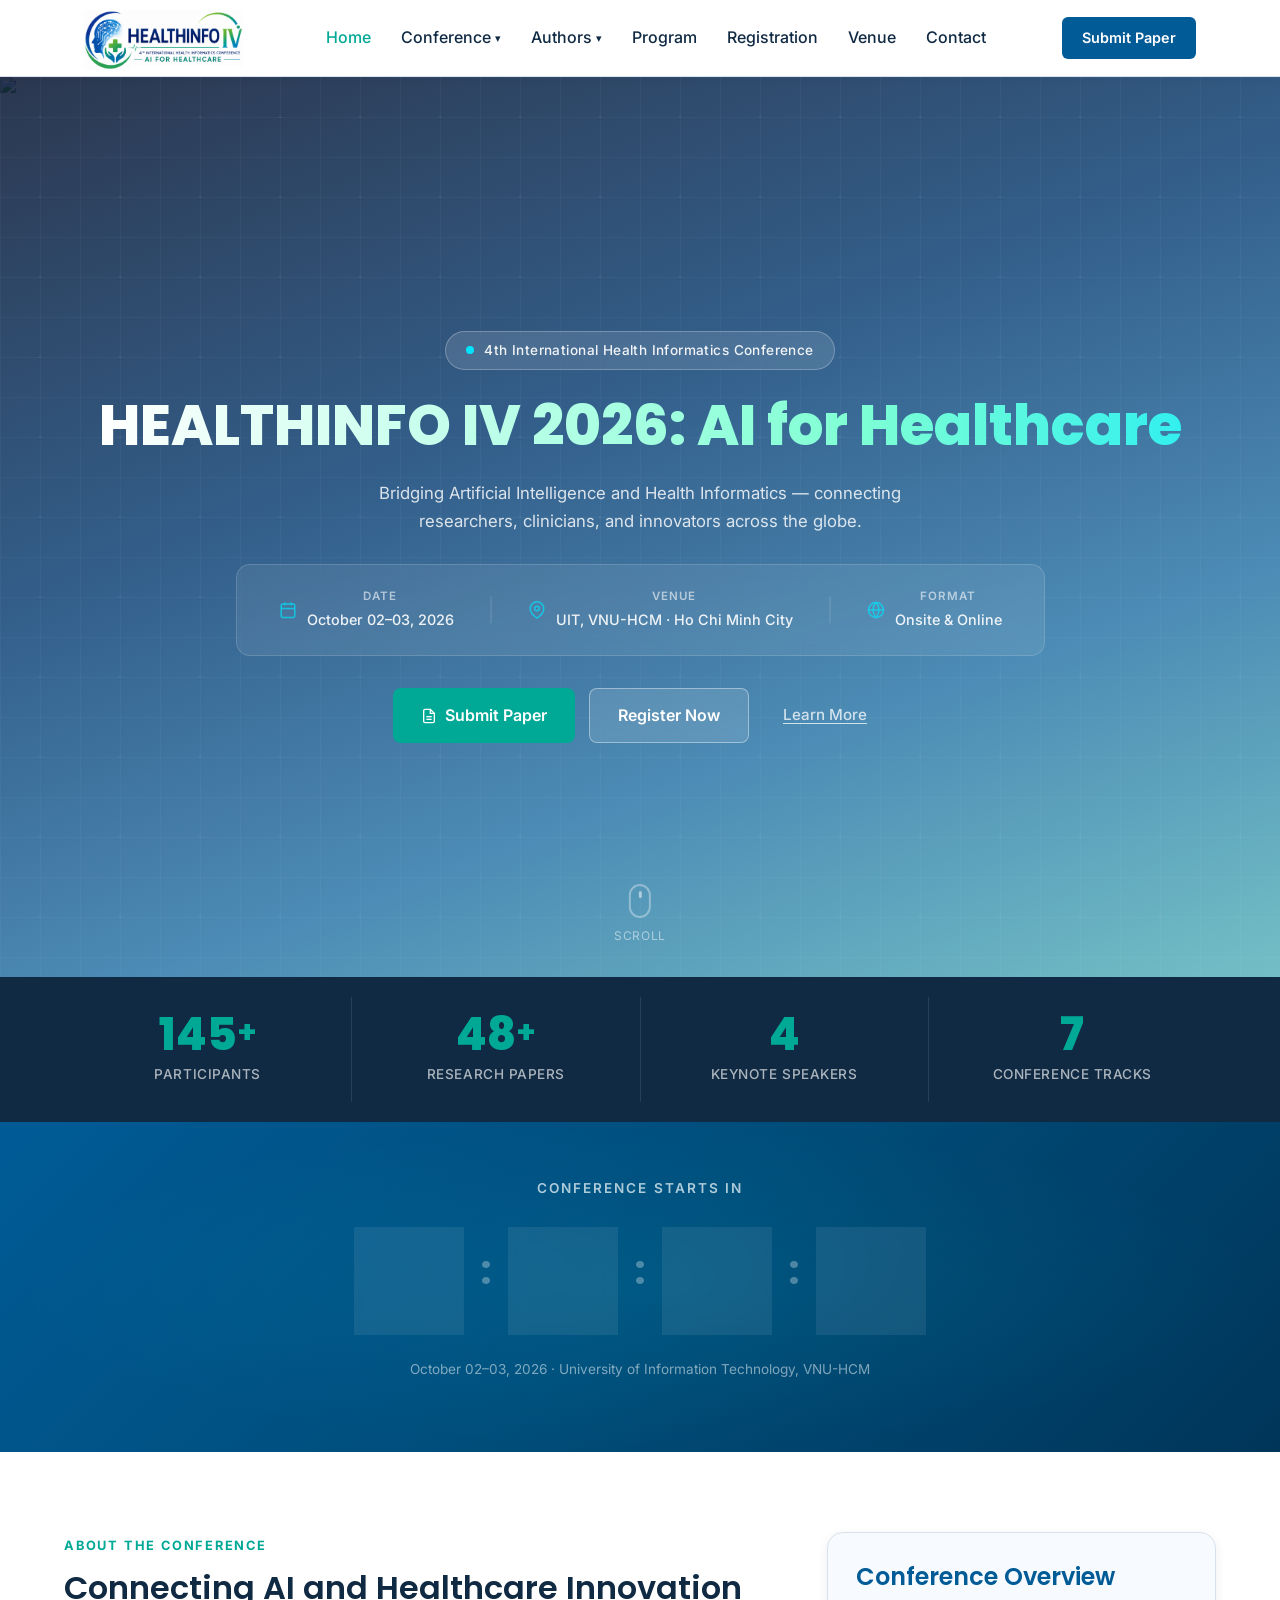
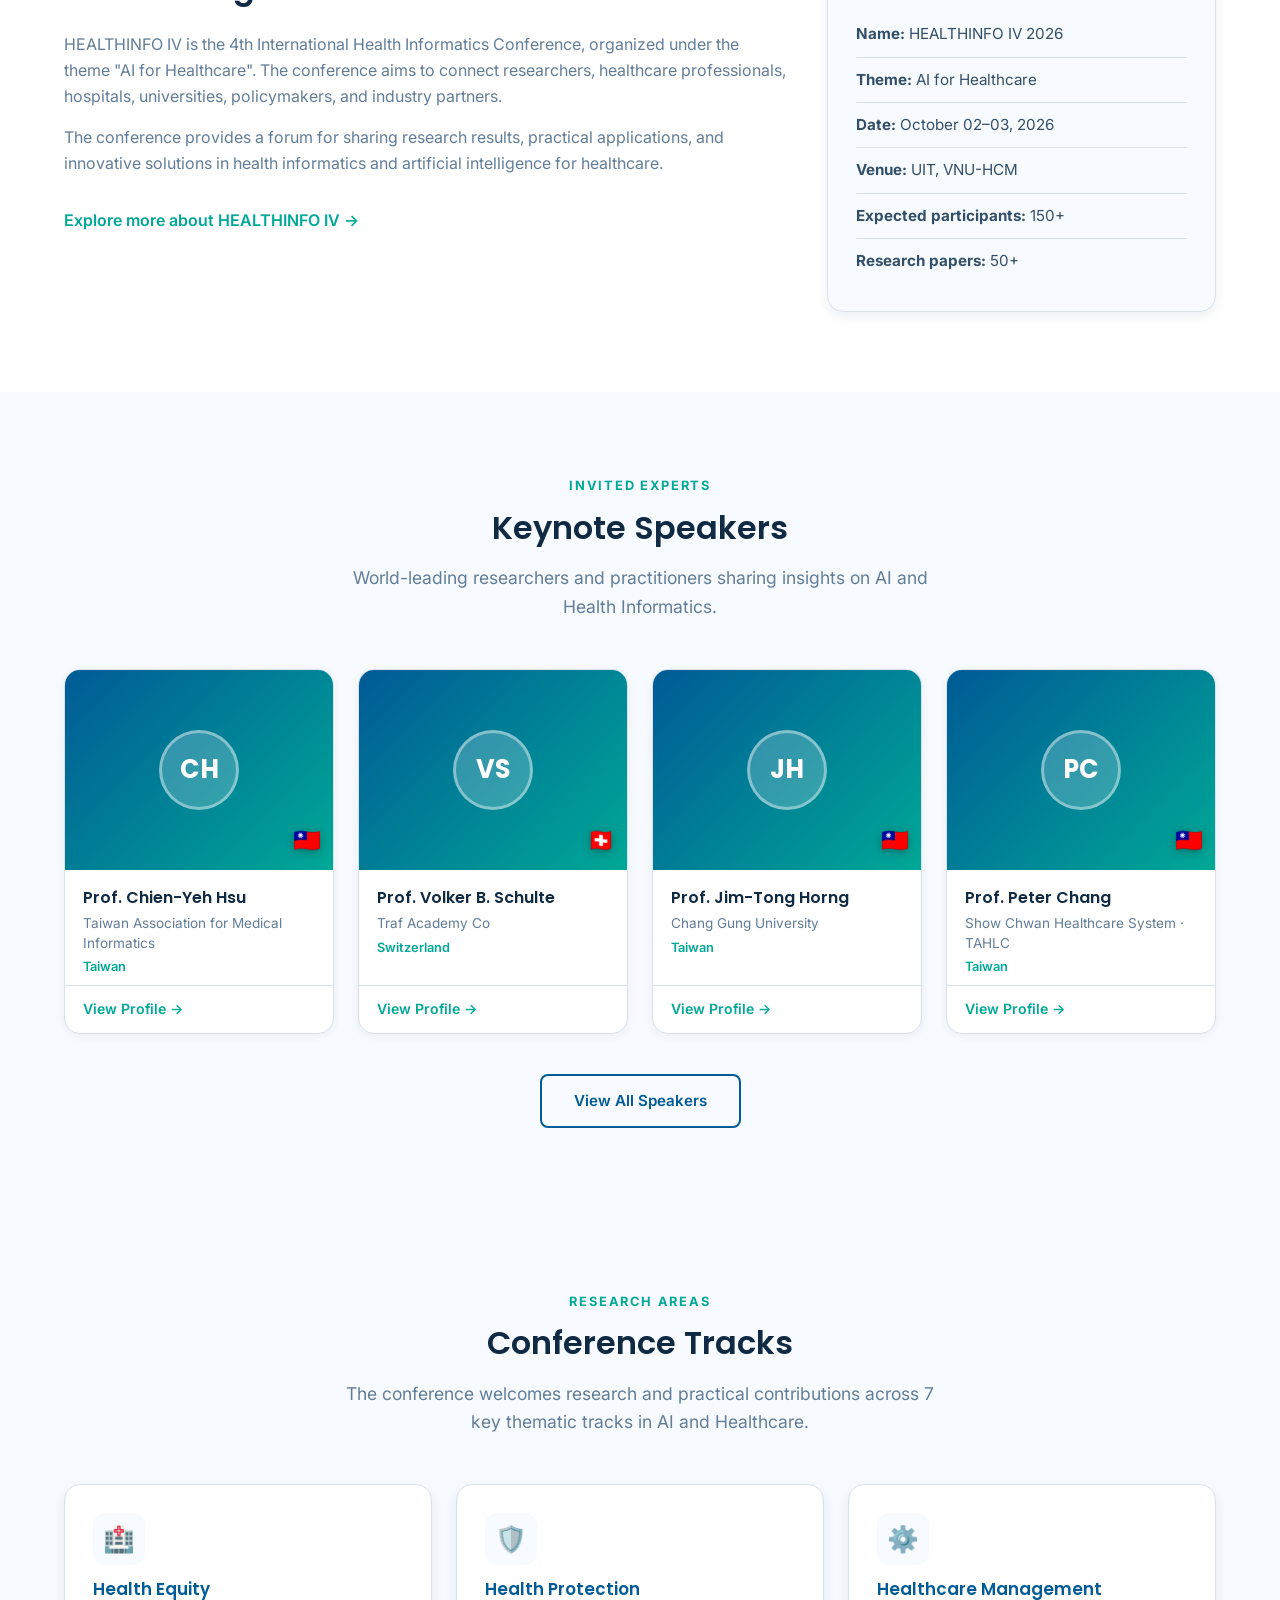
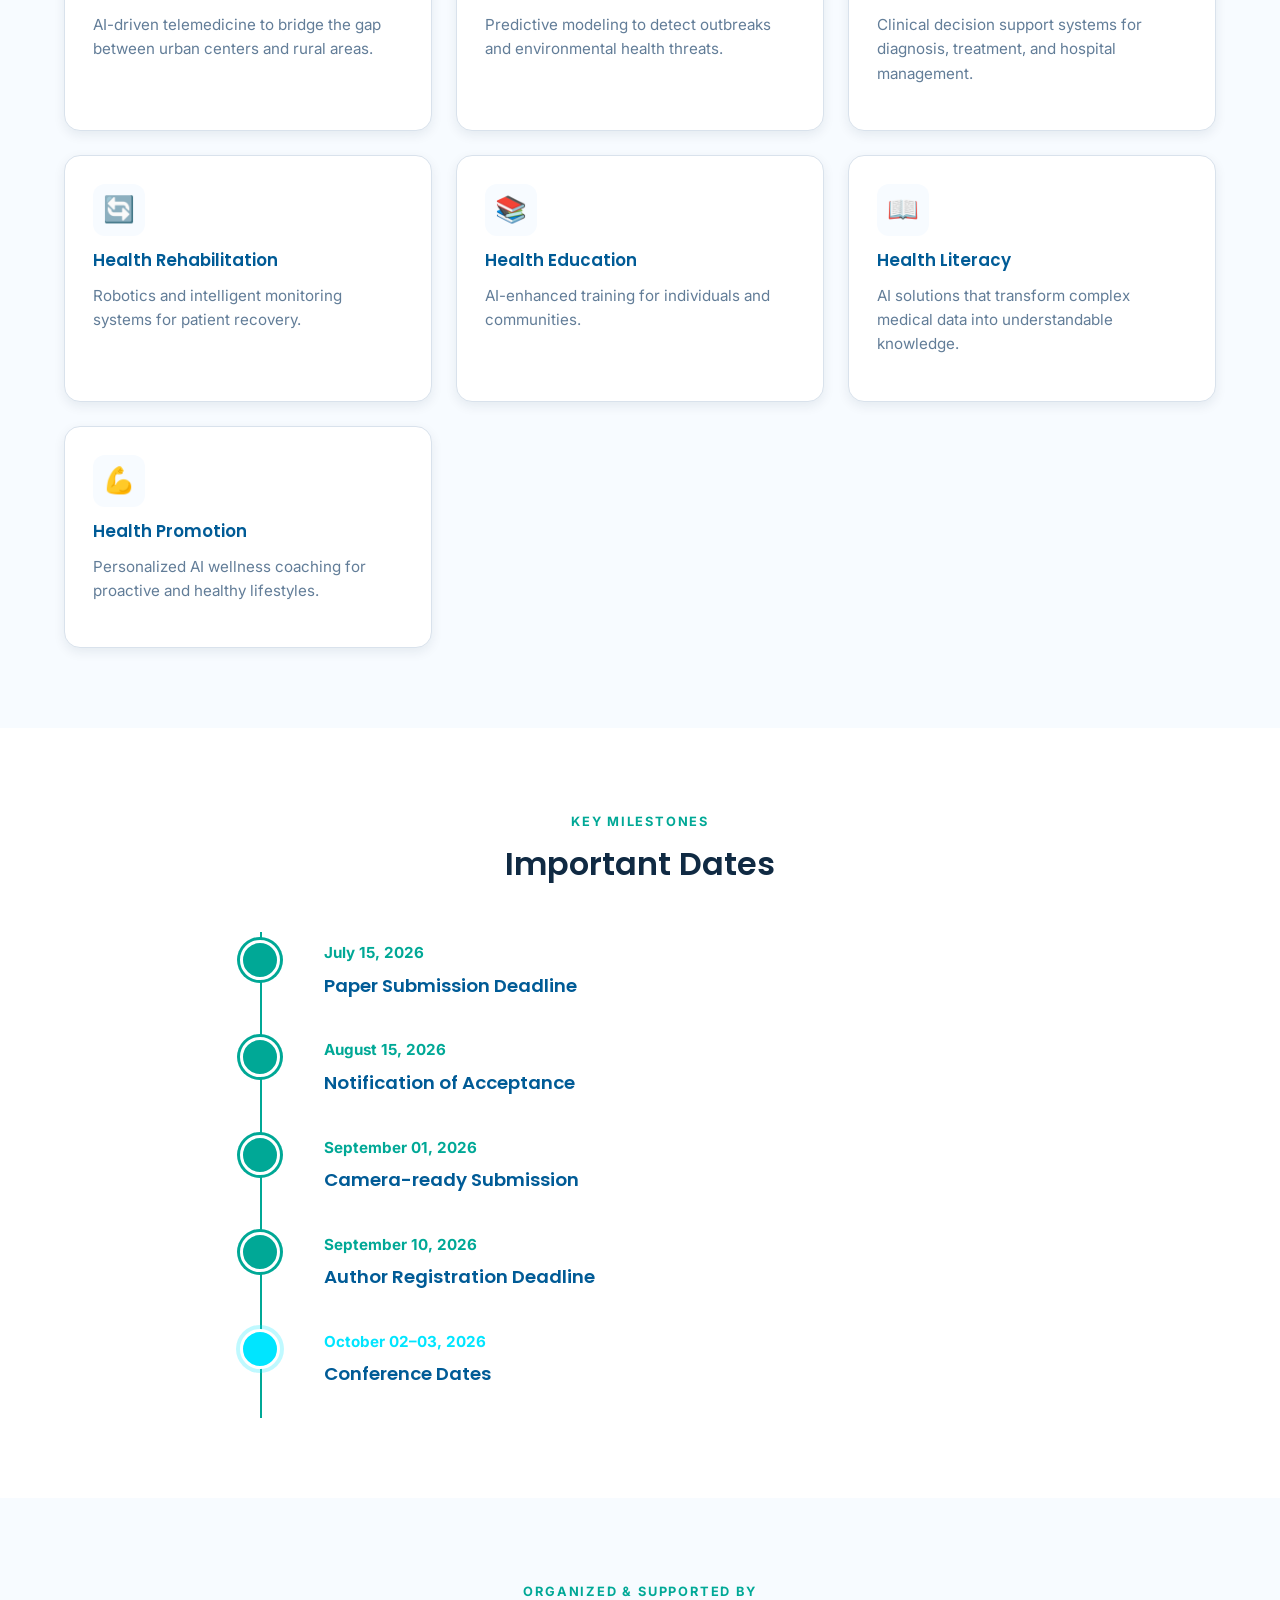
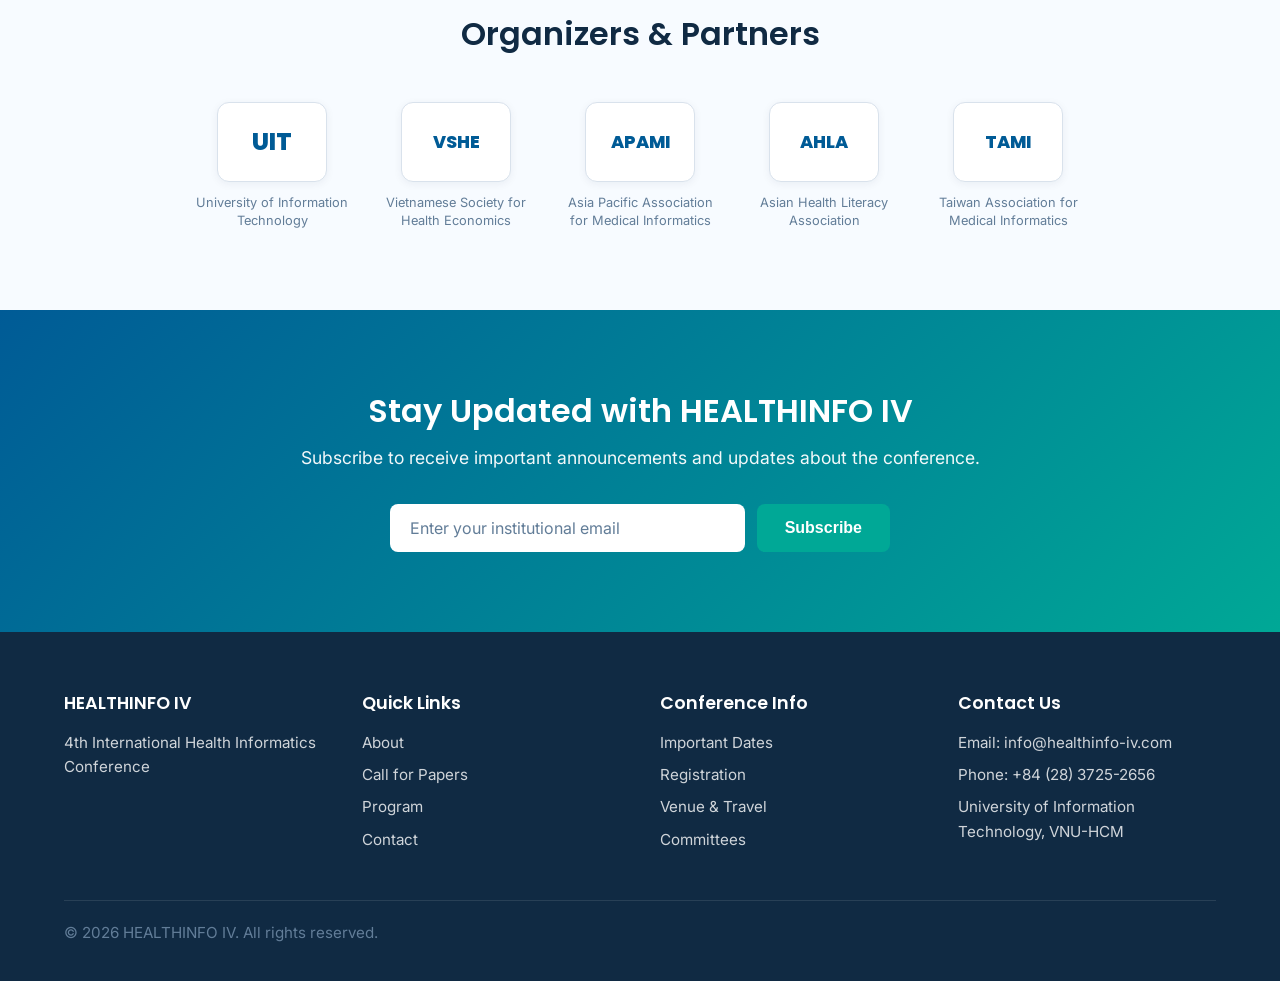
==== index.html @ c410f821 "Initial HEALTHINFO IV website" ====
<!DOCTYPE html>
<html lang="en">
<head>
  <meta charset="UTF-8">
  <meta name="viewport" content="width=device-width, initial-scale=1.0">
  <title>HEALTHINFO IV 2026 - International Health Informatics Conference</title>
  <link rel="preconnect" href="https://fonts.googleapis.com">
  <link rel="preconnect" href="https://fonts.gstatic.com" crossorigin>
  <link href="https://fonts.googleapis.com/css2?family=Inter:wght@300;400;500;600;700&family=Poppins:wght@600;700;800&display=swap" rel="stylesheet">
  <link rel="stylesheet" href="assets/css/style.css">
</head>
<body>

  <!-- Header -->
  <header class="site-header" id="site-header">
    <div class="container header-wrapper">
      <a href="index.html" class="logo">
        <img src="public/img/logo-healthinfo.png" alt="HEALTHINFO IV Logo">
        
      </a>

      <nav class="main-nav" id="main-nav">
        <ul>
          <li><a href="index.html" class="nav-active">Home</a></li>
          <li class="has-dropdown">
            <a href="#" class="dropdown-toggle">Conference <span class="arrow">▾</span></a>
            <ul class="dropdown">
              <li><a href="about.html">About</a></li>
              <li><a href="committees.html">Committees</a></li>
              <li><a href="speakers.html">Keynote Speakers</a></li>
            </ul>
          </li>
          <li class="has-dropdown">
            <a href="#" class="dropdown-toggle">Authors <span class="arrow">▾</span></a>
            <ul class="dropdown">
              <li><a href="call-for-papers.html">Call for Papers</a></li>
              <li><a href="important-dates.html">Important Dates</a></li>
            </ul>
          </li>
          <li><a href="program.html">Program</a></li>
          <li><a href="registration.html">Registration</a></li>
          <li><a href="venue.html">Venue</a></li>
          <li><a href="contact.html">Contact</a></li>
        </ul>
      </nav>

      <div class="header-right">
        <a href="call-for-papers.html" class="btn nav-cta-btn">Submit Paper</a>
        <button class="menu-toggle" id="menu-toggle" aria-label="Toggle menu">
          <span></span><span></span><span></span>
        </button>
      </div>
    </div>
  </header>

  <!-- Hero — Full Screen Immersive -->
  <section class="hero" id="hero">
    <div class="hero-bg">
      <img
        src="https://www.uit.edu.vn/_next/image?url=%2Fmedia%2FUIT_1_e406b7e283.jpg&w=1024&q=75"
        alt="University of Information Technology, VNU-HCM"
        class="hero-bg-img">
      <div class="hero-overlay"></div>
      <div class="hero-pattern"></div>
    </div>

    <div class="container hero-content">
      <div class="hero-badge reveal-up">
        <span class="badge-pulse"></span>
        4th International Health Informatics Conference
      </div>

      <h1 class="reveal-up" style="animation-delay:.12s">
        <span class="hero-theme">HEALTHINFO IV 2026: AI for Healthcare</span>
      </h1>

      <p class="hero-tagline reveal-up" style="animation-delay:.22s">
        Bridging Artificial Intelligence and Health Informatics — connecting researchers,
        clinicians, and innovators across the globe.
      </p>

      <div class="hero-meta">
        <div class="hero-meta-item reveal-up" style="animation-delay:.32s">
          <svg width="18" height="18" viewBox="0 0 24 24" fill="none" stroke="currentColor" stroke-width="2"><rect x="3" y="4" width="18" height="18" rx="2"/><line x1="16" y1="2" x2="16" y2="6"/><line x1="8" y1="2" x2="8" y2="6"/><line x1="3" y1="10" x2="21" y2="10"/></svg>
          <div>
            <strong>Date</strong>
            <span>October 02–03, 2026</span>
          </div>
        </div>
        <span class="meta-sep reveal-up" style="animation-delay:.40s">|</span>
        <div class="hero-meta-item reveal-up" style="animation-delay:.42s">
          <svg width="18" height="18" viewBox="0 0 24 24" fill="none" stroke="currentColor" stroke-width="2"><path d="M21 10c0 7-9 13-9 13s-9-6-9-13a9 9 0 0 1 18 0z"/><circle cx="12" cy="10" r="3"/></svg>
          <div>
            <strong>Venue</strong>
            <span>UIT, VNU-HCM · Ho Chi Minh City</span>
          </div>
        </div>
        <span class="meta-sep reveal-up" style="animation-delay:.50s">|</span>
        <div class="hero-meta-item reveal-up" style="animation-delay:.52s">
          <svg width="18" height="18" viewBox="0 0 24 24" fill="none" stroke="currentColor" stroke-width="2"><circle cx="12" cy="12" r="10"/><line x1="2" y1="12" x2="22" y2="12"/><path d="M12 2a15.3 15.3 0 0 1 4 10 15.3 15.3 0 0 1-4 10 15.3 15.3 0 0 1-4-10 15.3 15.3 0 0 1 4-10z"/></svg>
          <div>
            <strong>Format</strong>
            <span>Onsite &amp; Online</span>
          </div>
        </div>
      </div>

      <div class="hero-actions reveal-up" style="animation-delay:.42s">
        <a href="call-for-papers.html" class="btn hero-primary-btn">
          <svg width="16" height="16" viewBox="0 0 24 24" fill="none" stroke="currentColor" stroke-width="2"><path d="M14 2H6a2 2 0 0 0-2 2v16a2 2 0 0 0 2 2h12a2 2 0 0 0 2-2V8z"/><polyline points="14 2 14 8 20 8"/><line x1="16" y1="13" x2="8" y2="13"/><line x1="16" y1="17" x2="8" y2="17"/></svg>
          Submit Paper
        </a>
        <a href="registration.html" class="btn hero-secondary-btn">Register Now</a>
        <a href="about.html" class="btn hero-ghost-btn">Learn More</a>
      </div>
    </div>

    <div class="hero-scroll-hint">
      <div class="scroll-mouse"><div class="scroll-wheel"></div></div>
      <span>Scroll</span>
    </div>
  </section>

  <!-- Statistics Strip -->
  <section class="stats-section">
    <div class="container stats-grid">
      <div class="stat-item reveal-up">
        <span class="stat-number" data-target="150">0</span><span class="stat-plus">+</span>
        <span class="stat-label">Participants</span>
      </div>
      <div class="stat-divider"></div>
      <div class="stat-item reveal-up" style="animation-delay:.08s">
        <span class="stat-number" data-target="50">0</span><span class="stat-plus">+</span>
        <span class="stat-label">Research Papers</span>
      </div>
      <div class="stat-divider"></div>
      <div class="stat-item reveal-up" style="animation-delay:.16s">
        <span class="stat-number" data-target="4">0</span><span class="stat-plus"></span>
        <span class="stat-label">Keynote Speakers</span>
      </div>
      <div class="stat-divider"></div>
      <div class="stat-item reveal-up" style="animation-delay:.24s">
        <span class="stat-number" data-target="7">0</span><span class="stat-plus"></span>
        <span class="stat-label">Conference Tracks</span>
      </div>
    </div>
  </section>

  <!-- Countdown -->
  <section class="countdown-section">
    <div class="container">
      <p class="countdown-label">Conference Starts In</p>
      <div class="countdown-grid">
        <div class="countdown-box">
          <span class="cd-val" id="cd-days">--</span>
          <span class="cd-unit">Days</span>
        </div>
        <span class="cd-colon">:</span>
        <div class="countdown-box">
          <span class="cd-val" id="cd-hours">--</span>
          <span class="cd-unit">Hours</span>
        </div>
        <span class="cd-colon">:</span>
        <div class="countdown-box">
          <span class="cd-val" id="cd-minutes">--</span>
          <span class="cd-unit">Minutes</span>
        </div>
        <span class="cd-colon">:</span>
        <div class="countdown-box">
          <span class="cd-val" id="cd-seconds">--</span>
          <span class="cd-unit">Seconds</span>
        </div>
      </div>
      <p class="countdown-date">October 02–03, 2026 · University of Information Technology, VNU-HCM</p>
    </div>
  </section>

  <!-- About Preview -->
  <section class="section about-preview">
    <div class="container two-columns">
      <div class="reveal-up">
        <span class="section-eyebrow">About the Conference</span>
        <h2>Connecting AI and Healthcare Innovation</h2>
        <p>HEALTHINFO IV is the 4th International Health Informatics Conference, organized under the theme "AI for Healthcare". The conference aims to connect researchers, healthcare professionals, hospitals, universities, policymakers, and industry partners.</p>
        <p>The conference provides a forum for sharing research results, practical applications, and innovative solutions in health informatics and artificial intelligence for healthcare.</p>
        <a href="about.html" class="text-link">Explore more about HEALTHINFO IV →</a>
      </div>

      <div class="about-card reveal-up" style="animation-delay:.15s">
        <h3>Conference Overview</h3>
        <ul class="overview-list">
          <li><strong>Name:</strong> HEALTHINFO IV 2026</li>
          <li><strong>Theme:</strong> AI for Healthcare</li>
          <li><strong>Date:</strong> October 02–03, 2026</li>
          <li><strong>Venue:</strong> UIT, VNU-HCM</li>
          <li><strong>Expected participants:</strong> 150+</li>
          <li><strong>Research papers:</strong> 50+</li>
        </ul>
      </div>
    </div>
  </section>

  <!-- Keynote Speakers -->
  <section class="section speakers-section">
    <div class="container">
      <div class="section-title">
        <span class="section-eyebrow">Invited Experts</span>
        <h2>Keynote Speakers</h2>
        <p>World-leading researchers and practitioners sharing insights on AI and Health Informatics.</p>
      </div>

      <div class="speaker-grid">
        <div class="speaker-card reveal-up">
          <div class="speaker-avatar-wrap">
            <div class="speaker-avatar">CH</div>
            <span class="speaker-country-flag">🇹🇼</span>
          </div>
          <div class="speaker-body">
            <h3>Prof. Chien-Yeh Hsu</h3>
            <p class="speaker-affil">Taiwan Association for Medical Informatics</p>
            <p class="speaker-country-text">Taiwan</p>
          </div>
          <a href="speakers.html" class="speaker-profile-link">View Profile →</a>
        </div>

        <div class="speaker-card reveal-up" style="animation-delay:.1s">
          <div class="speaker-avatar-wrap">
            <div class="speaker-avatar">VS</div>
            <span class="speaker-country-flag">🇨🇭</span>
          </div>
          <div class="speaker-body">
            <h3>Prof. Volker B. Schulte</h3>
            <p class="speaker-affil">Traf Academy Co</p>
            <p class="speaker-country-text">Switzerland</p>
          </div>
          <a href="speakers.html" class="speaker-profile-link">View Profile →</a>
        </div>

        <div class="speaker-card reveal-up" style="animation-delay:.2s">
          <div class="speaker-avatar-wrap">
            <div class="speaker-avatar">JH</div>
            <span class="speaker-country-flag">🇹🇼</span>
          </div>
          <div class="speaker-body">
            <h3>Prof. Jim-Tong Horng</h3>
            <p class="speaker-affil">Chang Gung University</p>
            <p class="speaker-country-text">Taiwan</p>
          </div>
          <a href="speakers.html" class="speaker-profile-link">View Profile →</a>
        </div>

        <div class="speaker-card reveal-up" style="animation-delay:.3s">
          <div class="speaker-avatar-wrap">
            <div class="speaker-avatar">PC</div>
            <span class="speaker-country-flag">🇹🇼</span>
          </div>
          <div class="speaker-body">
            <h3>Prof. Peter Chang</h3>
            <p class="speaker-affil">Show Chwan Healthcare System · TAHLC</p>
            <p class="speaker-country-text">Taiwan</p>
          </div>
          <a href="speakers.html" class="speaker-profile-link">View Profile →</a>
        </div>
      </div>

      <div class="section-cta">
        <a href="speakers.html" class="btn outline-btn">View All Speakers</a>
      </div>
    </div>
  </section>

  <!-- Conference Tracks -->
  <section class="section topics-section">
    <div class="container">
      <div class="section-title">
        <span class="section-eyebrow">Research Areas</span>
        <h2>Conference Tracks</h2>
        <p>The conference welcomes research and practical contributions across 7 key thematic tracks in AI and Healthcare.</p>
      </div>

      <div class="topics-grid">
        <div class="topic-card reveal-up">
          <div class="topic-icon-wrap"><span class="topic-icon">🏥</span></div>
          <h3>Health Equity</h3>
          <p>AI-driven telemedicine to bridge the gap between urban centers and rural areas.</p>
        </div>
        <div class="topic-card reveal-up" style="animation-delay:.06s">
          <div class="topic-icon-wrap"><span class="topic-icon">🛡️</span></div>
          <h3>Health Protection</h3>
          <p>Predictive modeling to detect outbreaks and environmental health threats.</p>
        </div>
        <div class="topic-card reveal-up" style="animation-delay:.12s">
          <div class="topic-icon-wrap"><span class="topic-icon">⚙️</span></div>
          <h3>Healthcare Management</h3>
          <p>Clinical decision support systems for diagnosis, treatment, and hospital management.</p>
        </div>
        <div class="topic-card reveal-up" style="animation-delay:.18s">
          <div class="topic-icon-wrap"><span class="topic-icon">🔄</span></div>
          <h3>Health Rehabilitation</h3>
          <p>Robotics and intelligent monitoring systems for patient recovery.</p>
        </div>
        <div class="topic-card reveal-up" style="animation-delay:.24s">
          <div class="topic-icon-wrap"><span class="topic-icon">📚</span></div>
          <h3>Health Education</h3>
          <p>AI-enhanced training for individuals and communities.</p>
        </div>
        <div class="topic-card reveal-up" style="animation-delay:.30s">
          <div class="topic-icon-wrap"><span class="topic-icon">📖</span></div>
          <h3>Health Literacy</h3>
          <p>AI solutions that transform complex medical data into understandable knowledge.</p>
        </div>
        <div class="topic-card reveal-up" style="animation-delay:.36s">
          <div class="topic-icon-wrap"><span class="topic-icon">💪</span></div>
          <h3>Health Promotion</h3>
          <p>Personalized AI wellness coaching for proactive and healthy lifestyles.</p>
        </div>
      </div>
    </div>
  </section>

  <!-- Important Dates -->
  <section class="section dates-section">
    <div class="container">
      <div class="section-title">
        <span class="section-eyebrow">Key Milestones</span>
        <h2>Important Dates</h2>
      </div>

      <div class="timeline">
        <div class="timeline-item reveal-left">
          <div class="timeline-marker"></div>
          <div class="timeline-content">
            <span class="date">July 15, 2026</span>
            <h3>Paper Submission Deadline</h3>
          </div>
        </div>
        <div class="timeline-item reveal-left" style="animation-delay:.1s">
          <div class="timeline-marker"></div>
          <div class="timeline-content">
            <span class="date">August 15, 2026</span>
            <h3>Notification of Acceptance</h3>
          </div>
        </div>
        <div class="timeline-item reveal-left" style="animation-delay:.2s">
          <div class="timeline-marker"></div>
          <div class="timeline-content">
            <span class="date">September 01, 2026</span>
            <h3>Camera-ready Submission</h3>
          </div>
        </div>
        <div class="timeline-item reveal-left" style="animation-delay:.3s">
          <div class="timeline-marker"></div>
          <div class="timeline-content">
            <span class="date">September 10, 2026</span>
            <h3>Author Registration Deadline</h3>
          </div>
        </div>
        <div class="timeline-item reveal-left" style="animation-delay:.4s">
          <div class="timeline-marker timeline-marker--active"></div>
          <div class="timeline-content">
            <span class="date highlight-date">October 02–03, 2026</span>
            <h3>Conference Dates</h3>
          </div>
        </div>
      </div>
    </div>
  </section>

  <!-- Organizers & Partners -->
  <section class="section organizers-section">
    <div class="container">
      <div class="section-title">
        <span class="section-eyebrow">Organized &amp; Supported By</span>
        <h2>Organizers &amp; Partners</h2>
      </div>
      <div class="org-grid">
        <div class="org-item reveal-up">
          <div class="org-logo">UIT</div>
          <p>University of Information Technology</p>
        </div>
        <div class="org-item reveal-up" style="animation-delay:.08s">
          <div class="org-logo org-logo--sm">VSHE</div>
          <p>Vietnamese Society for<br>Health Economics</p>
        </div>
        <div class="org-item reveal-up" style="animation-delay:.16s">
          <div class="org-logo org-logo--sm">APAMI</div>
          <p>Asia Pacific Association<br>for Medical Informatics</p>
        </div>
        <div class="org-item reveal-up" style="animation-delay:.24s">
          <div class="org-logo org-logo--sm">AHLA</div>
          <p>Asian Health Literacy<br>Association</p>
        </div>
        <div class="org-item reveal-up" style="animation-delay:.32s">
          <div class="org-logo org-logo--sm">TAMI</div>
          <p>Taiwan Association for<br>Medical Informatics</p>
        </div>
      </div>
    </div>
  </section>

  <!-- Newsletter CTA -->
  <section class="section cta-section">
    <div class="container">
      <div class="cta-content">
        <h2>Stay Updated with HEALTHINFO IV</h2>
        <p>Subscribe to receive important announcements and updates about the conference.</p>
        <form class="newsletter-form">
          <input type="email" placeholder="Enter your institutional email" required>
          <button type="submit" class="btn primary-btn">Subscribe</button>
        </form>
      </div>
    </div>
  </section>

  <footer class="site-footer">
    <div class="container">
      <div class="footer-grid">
        <div class="footer-col">
          <h4>HEALTHINFO IV</h4>
          <p>4th International Health Informatics Conference</p>
        </div>

        <div class="footer-col">
          <h4>Quick Links</h4>
          <ul>
            <li><a href="about.html">About</a></li>
            <li><a href="call-for-papers.html">Call for Papers</a></li>
            <li><a href="program.html">Program</a></li>
            <li><a href="contact.html">Contact</a></li>
          </ul>
        </div>

        <div class="footer-col">
          <h4>Conference Info</h4>
          <ul>
            <li><a href="important-dates.html">Important Dates</a></li>
            <li><a href="registration.html">Registration</a></li>
            <li><a href="venue.html">Venue & Travel</a></li>
            <li><a href="committees.html">Committees</a></li>
          </ul>
        </div>

        <div class="footer-col">
          <h4>Contact Us</h4>
          <p>Email: info@healthinfo-iv.com</p>
          <p>Phone: +84 (28) 3725-2656</p>
          <p>University of Information Technology, VNU-HCM</p>
        </div>
      </div>

      <div class="footer-bottom">
        <p>&copy; 2026 HEALTHINFO IV. All rights reserved.</p>
      </div>
    </div>
  </footer>

  <script src="assets/js/main.js"></script>
</body>
</html>
---- assets/css/style.css ----
@import url('https://fonts.googleapis.com/css2?family=Inter:wght@300;400;500;600;700&family=Poppins:wght@600;700;800&display=swap');

/* CSS Variables - Color Scheme */
.logo img{
    height: 60px;
    width: auto;
    margin-right: 8px;
    margin-top: 4px;
    display: block;
}
:root {
  --primary-color: #005b96;
  --secondary-color: #00a896;
  --accent-color: #00E5FF;
  --dark-color: #102a43;
  --light-color: #f7fbff;
  --text-color: #334e68;
  --text-light: #627d98;
  --white: #ffffff;
  --border-color: #d9e2ec;
  --gray-100: #f0f4f8;
  --gray-200: #e2e8f0;
  --gray-300: #cbd5e0;
  --success: #10b981;
  --warning: #f59e0b;
  --error: #ef4444;
}

/* Reset */
* {
  margin: 0;
  padding: 0;
  box-sizing: border-box;
}

html {
  scroll-behavior: smooth;
}

body {
  font-family: 'Inter', 'Segoe UI', sans-serif;
  color: var(--text-color);
  line-height: 1.6;
  background: var(--white);
  overflow-x: hidden;
}

/* Container */
.container {
  width: 90%;
  max-width: 1200px;
  margin: 0 auto;
}

/* Typography */
h1, h2, h3, h4, h5, h6 {
  color: var(--dark-color);
  font-weight: 600;
  line-height: 1.3;
  font-family: 'Poppins', 'Segoe UI', sans-serif;
}

h1 {
  font-size: 2.5rem;
}

h2 {
  font-size: 2rem;
}

h3 {
  font-size: 1.5rem;
}

p {
  color: var(--text-light);
  margin-bottom: 1rem;
}

a {
  color: var(--primary-color);
  text-decoration: none;
  transition: all 0.3s ease;
}

a:hover {
  color: var(--secondary-color);
}

/* Buttons */
.btn {
  display: inline-block;
  padding: 14px 28px;
  border-radius: 8px;
  text-decoration: none;
  font-weight: 600;
  border: none;
  cursor: pointer;
  transition: all 0.3s ease;
  font-size: 1rem;
}

.primary-btn {
  background: var(--secondary-color);
  color: var(--white);
}

.primary-btn:hover {
  background: #008878;
  transform: translateY(-2px);
  box-shadow: 0 8px 16px rgba(0, 168, 150, 0.3);
}

.secondary-btn {
  background: var(--white);
  color: var(--primary-color);
  border: 2px solid var(--primary-color);
}

.secondary-btn:hover {
  background: var(--primary-color);
  color: var(--white);
}

/* Header */
.site-header {
  background: rgba(255,255,255,0.97);
  backdrop-filter: blur(12px);
  border-bottom: 1px solid var(--border-color);
  position: sticky;
  top: 0;
  z-index: 999;
  box-shadow: 0 2px 8px rgba(16, 42, 67, 0.05);
  transition: all 0.3s ease;
}

/* Header scrolled state */
.site-header.scrolled {
  box-shadow: 0 4px 20px rgba(16,42,67,0.12);
}

.header-wrapper {
  display: flex;
  align-items: center;
  justify-content: space-between;
  height: 76px;
  padding: 0 20px;
}

.logo {
  font-size: 24px;
  font-weight: bold;
  color: var(--primary-color);
  text-decoration: none;
  display: flex;
  align-items: center;
  gap: 8px;
}

.logo:hover {
  color: var(--secondary-color);
}

.main-nav ul {
  display: flex;
  gap: 30px;
  list-style: none;
}

.main-nav a {
  text-decoration: none;
  color: var(--dark-color);
  font-weight: 500;
  font-size: 1rem;
  position: relative;
  transition: color 0.3s ease;
}

.main-nav a::after {
  content: '';
  position: absolute;
  bottom: -2px;
  left: 0;
  width: 0;
  height: 2px;
  background: var(--secondary-color);
  transition: width 0.3s ease;
}

.main-nav a:hover {
  color: var(--secondary-color);
}

.main-nav a:hover::after {
  width: 100%;
}

/* Menu Toggle Button */
.menu-toggle {
  display: none;
  font-size: 28px;
  background: none;
  border: none;
  cursor: pointer;
  color: var(--dark-color);
  transition: color 0.3s ease;
}

.menu-toggle:hover {
  color: var(--secondary-color);
}

/* Nav Submit Button */
.header-right {
  display: flex;
  align-items: center;
  gap: 16px;
}

.nav-cta-btn {
  background: var(--primary-color);
  color: var(--white) !important;
  padding: 9px 20px;
  border-radius: 6px;
  font-size: 0.9rem;
  font-weight: 600;
  transition: all 0.3s ease;
}

.nav-cta-btn:hover {
  background: var(--secondary-color);
  transform: none;
}

/* Logo text */
.logo-text {
  font-family: 'Poppins', sans-serif;
  font-weight: 700;
  font-size: 1.1rem;
  color: var(--primary-color);
  letter-spacing: -0.02em;
}

.logo-text em {
  font-style: normal;
  color: var(--secondary-color);
}

/* Dropdown nav */
.has-dropdown {
  position: relative;
}

/* Cầu nối vô hình lấp đầy gap giữa nav item và dropdown */
.has-dropdown::after {
  content: '';
  position: absolute;
  top: 100%;
  left: -16px;
  right: -16px;
  height: 16px;
  display: none;
}

.has-dropdown:hover::after {
  display: block;
}

.dropdown {
  position: absolute;
  top: calc(100% + 12px);
  left: 50%;
  transform: translateX(-50%) translateY(-8px);
  background: var(--white);
  border: 1px solid var(--border-color);
  border-radius: 10px;
  box-shadow: 0 12px 32px rgba(16,42,67,0.12);
  min-width: 200px;
  padding: 8px 0;
  z-index: 1000;
  list-style: none;
  display: flex;
  flex-direction: column;
  gap: 0;
  visibility: hidden;
  opacity: 0;
  pointer-events: none;
  /* ẩn sau 300ms để cursor kịp di vào dropdown */
  transition:
    opacity 0.2s ease 0.3s,
    transform 0.2s ease 0.3s,
    visibility 0s linear 0.5s;
}

.has-dropdown:hover .dropdown {
  visibility: visible;
  opacity: 1;
  pointer-events: auto;
  transform: translateX(-50%) translateY(0);
  /* hiện sau 150ms */
  transition:
    opacity 0.2s ease 0.15s,
    transform 0.2s ease 0.15s,
    visibility 0s linear 0.15s;
}

.dropdown li a {
  display: block;
  padding: 10px 20px;
  font-size: 0.9rem;
  color: var(--dark-color);
  font-weight: 500;
  border-bottom: none;
  transition: all 0.2s ease;
}

.dropdown li a:hover {
  background: var(--light-color);
  color: var(--primary-color);
  padding-left: 26px;
}

.dropdown li a::after {
  display: none;
}

.arrow {
  font-size: 0.7em;
  vertical-align: middle;
  transition: transform 0.2s ease;
}

.nav-active {
  color: var(--secondary-color) !important;
}

/* Hamburger icon */
.menu-toggle span {
  display: block;
  width: 22px;
  height: 2px;
  background: var(--dark-color);
  margin: 5px 0;
  transition: all 0.3s ease;
  border-radius: 2px;
}

/* Sections */
.section {
  padding: 80px 0;
}

.section-title {
  text-align: center;
  margin-bottom: 48px;
}

.section-title h2 {
  margin-bottom: 16px;
}

.section-title p {
  font-size: 1.1rem;
  color: var(--text-light);
  max-width: 600px;
  margin: 0 auto;
}

/* ============================================================
   HERO — Full Screen Immersive
   ============================================================ */
.hero {
  position: relative;
  min-height: 100vh;
  display: flex;
  align-items: center;
  justify-content: center;
  overflow: hidden;
  color: var(--white);
}

.hero-bg {
  position: absolute;
  inset: 0;
  z-index: 0;
}

.hero-bg-img {
  width: 100%;
  height: 100%;
  object-fit: cover;
  object-position: center 100%;
  display: block;
}

.hero-overlay {
  position: absolute;
  inset: 0;
  background: linear-gradient(
    160deg,
    rgba(6, 20, 48, 0.85) 0%,
    rgba(0, 55, 110, 0.80) 40%,
    rgba(0, 91, 150, 0.70) 70%,
    rgba(0, 138, 150, 0.55) 100%
  );
}

.hero-pattern {
  position: absolute;
  inset: 0;
  background-image:
    radial-gradient(circle, rgba(255,255,255,0.06) 1px, transparent 1px),
    linear-gradient(rgba(255,255,255,0.03) 1px, transparent 1px),
    linear-gradient(90deg, rgba(255,255,255,0.03) 1px, transparent 1px);
  background-size: 80px 80px, 40px 40px, 40px 40px;
  opacity: 1;
}

.hero-content {
  position: relative;
  z-index: 2;
  text-align: center;
  padding: 120px 0 100px;
  display: flex;
  flex-direction: column;
  align-items: center;
}

/* Badge */
.hero-badge {
  display: inline-flex;
  align-items: center;
  gap: 10px;
  background: rgba(255,255,255,0.12);
  border: 1px solid rgba(255,255,255,0.25);
  backdrop-filter: blur(10px);
  color: rgba(255,255,255,0.92);
  padding: 8px 20px;
  border-radius: 999px;
  font-size: 0.85rem;
  font-weight: 500;
  letter-spacing: 0.03em;
  margin-bottom: 24px;
}

.badge-pulse {
  width: 8px;
  height: 8px;
  border-radius: 50%;
  background: #00E5FF;
  animation: pulse 2s ease infinite;
  flex-shrink: 0;
}

@keyframes pulse {
  0%, 100% { opacity: 1; transform: scale(1); }
  50%       { opacity: 0.5; transform: scale(1.4); }
}

/* Headings */
.hero h1 {
  font-family: 'Poppins', sans-serif;
  font-size: 4rem;
  line-height: 1.1;
  color: var(--white);
  margin: 0 0 20px;
}

.hero-conf-name {
  display: block;
  font-size: 1.1rem;
  font-weight: 600;
  letter-spacing: 0.18em;
  text-transform: uppercase;
  color: rgba(255,255,255,0.7);
  margin-bottom: 8px;
  font-family: 'Inter', sans-serif;
}

.hero-theme {
  display: block;
  font-size: 3.5rem;
  font-weight: 800;
  white-space: nowrap;
  background: linear-gradient(90deg, #ffffff 0%, #7fffd4 35%, #00E5FF 60%, #ffffff 100%);
  background-size: 200% auto;
  -webkit-background-clip: text;
  -webkit-text-fill-color: transparent;
  background-clip: text;
  animation: shimmer 5s linear infinite;
  line-height: 1.15;
}

@keyframes shimmer {
  0%   { background-position: 0% center; }
  100% { background-position: 200% center; }
}

/* Tagline */
.hero-tagline {
  font-size: 1.05rem;
  color: rgba(255,255,255,0.82);
  max-width: 580px;
  margin: 0 auto 28px;
  line-height: 1.7;
  font-weight: 400;
}

/* Meta info row */
.hero-meta {
  display: flex;
  align-items: center;
  gap: 20px;
  flex-wrap: wrap;
  justify-content: center;
  margin-bottom: 32px;
  background: rgba(255,255,255,0.08);
  border: 1px solid rgba(255,255,255,0.15);
  backdrop-filter: blur(12px);
  border-radius: 14px;
  padding: 14px 28px;
}

.hero-meta-item {
  display: flex;
  align-items: center;
  gap: 10px;
  color: rgba(255,255,255,0.9);
  padding: 8px 14px;
  border-radius: 10px;
  cursor: default;
  transition: background 0.3s ease, transform 0.3s ease, box-shadow 0.3s ease;
  position: relative;
  overflow: hidden;
}

.hero-meta-item::before {
  content: '';
  position: absolute;
  inset: 0;
  background: linear-gradient(135deg, rgba(0,229,255,0.12), rgba(255,255,255,0.06));
  opacity: 0;
  transition: opacity 0.3s ease;
  border-radius: 10px;
}

.hero-meta-item:hover {
  background: rgba(255,255,255,0.1);
  transform: translateY(-3px);
  box-shadow: 0 8px 20px rgba(0,0,0,0.15);
}

.hero-meta-item:hover::before {
  opacity: 1;
}

.hero-meta-item:hover svg {
  transform: scale(1.2);
  opacity: 1;
}

.hero-meta-item svg {
  opacity: 0.7;
  flex-shrink: 0;
  color: #00E5FF;
  transition: transform 0.3s ease, opacity 0.3s ease;
}

.hero-meta-item strong {
  display: block;
  font-size: 0.72rem;
  text-transform: uppercase;
  letter-spacing: 0.08em;
  opacity: 0.65;
  font-weight: 600;
  margin-bottom: 2px;
}

.hero-meta-item span {
  font-size: 0.9rem;
  font-weight: 500;
}

.meta-sep {
  color: rgba(255,255,255,0.2);
  font-size: 1.4rem;
  font-weight: 200;
}

/* CTA Buttons */
.hero-actions {
  display: flex;
  gap: 14px;
  justify-content: center;
  flex-wrap: wrap;
}

.hero-primary-btn {
  display: inline-flex;
  align-items: center;
  gap: 8px;
  background: var(--secondary-color);
  color: var(--white);
  padding: 14px 28px;
  border-radius: 8px;
  font-weight: 600;
  font-size: 1rem;
  transition: all 0.3s ease;
}

.hero-primary-btn:hover {
  background: #008878;
  color: var(--white);
  transform: translateY(-2px);
  box-shadow: 0 8px 24px rgba(0,168,150,0.4);
}

.hero-secondary-btn {
  display: inline-flex;
  align-items: center;
  background: rgba(255,255,255,0.12);
  color: var(--white);
  border: 1.5px solid rgba(255,255,255,0.4);
  backdrop-filter: blur(8px);
  padding: 14px 28px;
  border-radius: 8px;
  font-weight: 600;
  font-size: 1rem;
  transition: all 0.3s ease;
}

.hero-secondary-btn:hover {
  background: rgba(255,255,255,0.22);
  color: var(--white);
  transform: translateY(-2px);
}

.hero-ghost-btn {
  display: inline-flex;
  align-items: center;
  color: rgba(255,255,255,0.75);
  background: transparent;
  padding: 14px 20px;
  border-radius: 8px;
  font-weight: 500;
  font-size: 0.95rem;
  transition: all 0.3s ease;
  text-decoration: underline;
  text-underline-offset: 3px;
}

.hero-ghost-btn:hover {
  color: var(--white);
}

/* Scroll hint */
.hero-scroll-hint {
  position: absolute;
  bottom: 32px;
  left: 50%;
  transform: translateX(-50%);
  display: flex;
  flex-direction: column;
  align-items: center;
  gap: 8px;
  color: rgba(255,255,255,0.5);
  font-size: 0.75rem;
  letter-spacing: 0.06em;
  text-transform: uppercase;
  z-index: 2;
  animation: float 3s ease-in-out infinite;
}

@keyframes float {
  0%, 100% { transform: translateX(-50%) translateY(0); }
  50%       { transform: translateX(-50%) translateY(-6px); }
}

.scroll-mouse {
  width: 22px;
  height: 34px;
  border: 2px solid rgba(255,255,255,0.35);
  border-radius: 11px;
  display: flex;
  justify-content: center;
  padding-top: 5px;
}

.scroll-wheel {
  width: 3px;
  height: 7px;
  background: rgba(255,255,255,0.5);
  border-radius: 2px;
  animation: scroll-wheel 2s ease infinite;
}

@keyframes scroll-wheel {
  0%   { opacity: 1; transform: translateY(0); }
  100% { opacity: 0; transform: translateY(10px); }
}

/* ============================================================
   STATISTICS STRIP
   ============================================================ */
.stats-section {
  background: var(--dark-color);
  padding: 0;
}

.stats-grid {
  display: flex;
  align-items: stretch;
}

.stat-item {
  flex: 1;
  padding: 36px 24px;
  text-align: center;
  position: relative;
}

.stat-divider {
  width: 1px;
  background: rgba(255,255,255,0.1);
  align-self: stretch;
  margin: 20px 0;
}

.stat-number {
  display: inline;
  font-family: 'Poppins', sans-serif;
  font-size: 2.8rem;
  font-weight: 800;
  color: var(--secondary-color);
  line-height: 1;
}

.stat-plus {
  font-family: 'Poppins', sans-serif;
  font-size: 2rem;
  font-weight: 700;
  color: var(--secondary-color);
  vertical-align: top;
  line-height: 1.2;
}

.stat-label {
  display: block;
  color: rgba(255,255,255,0.65);
  font-size: 0.85rem;
  font-weight: 500;
  letter-spacing: 0.04em;
  text-transform: uppercase;
  margin-top: 6px;
}

/* ============================================================
   COUNTDOWN
   ============================================================ */
.countdown-section {
  background: linear-gradient(135deg, #005b96 0%, #004d7a 50%, #003559 100%);
  padding: 56px 0;
  text-align: center;
  position: relative;
  overflow: hidden;
}

.countdown-section::before {
  content: '';
  position: absolute;
  inset: 0;
  background: radial-gradient(ellipse at center, rgba(0,229,255,0.08) 0%, transparent 70%);
}

.countdown-label {
  color: rgba(255,255,255,0.7);
  font-size: 0.85rem;
  font-weight: 600;
  letter-spacing: 0.15em;
  text-transform: uppercase;
  margin-bottom: 28px;
}

.countdown-grid {
  display: flex;
  align-items: center;
  justify-content: center;
  gap: 16px;
  flex-wrap: wrap;
  position: relative;
  z-index: 1;
}

.countdown-box {
  background: rgba(255,255,255,0.08);
  border: 1px solid rgba(255,255,255,0.15);
  border-radius: 12px;
  width: 110px;
  padding: 18px 12px;
  backdrop-filter: blur(8px);
}

.cd-val {
  display: block;
  font-family: 'Poppins', sans-serif;
  font-size: 2.8rem;
  font-weight: 800;
  color: var(--white);
  line-height: 1;
  margin-bottom: 6px;
  font-variant-numeric: tabular-nums;
}

.cd-unit {
  display: block;
  font-size: 0.72rem;
  font-weight: 600;
  letter-spacing: 0.1em;
  text-transform: uppercase;
  color: rgba(255,255,255,0.55);
}

.cd-colon {
  font-family: 'Poppins', sans-serif;
  font-size: 2.4rem;
  font-weight: 700;
  color: rgba(255,255,255,0.3);
  padding-bottom: 20px;
  animation: blink 1s step-end infinite;
}

@keyframes blink {
  0%, 100% { opacity: 1; }
  50%       { opacity: 0.2; }
}

.countdown-date {
  margin-top: 24px;
  color: rgba(255,255,255,0.5);
  font-size: 0.85rem;
  position: relative;
  z-index: 1;
}

/* ============================================================
   SECTION EYEBROW
   ============================================================ */
.section-eyebrow {
  display: inline-block;
  color: var(--secondary-color);
  font-size: 0.8rem;
  font-weight: 700;
  letter-spacing: 0.14em;
  text-transform: uppercase;
  margin-bottom: 10px;
}

/* About Preview */
.about-preview {
  background: var(--white);
}

.two-columns {
  display: grid;
  grid-template-columns: 1.3fr 0.7fr;
  gap: 40px;
  align-items: start;
}

.about-preview h2 {
  margin-bottom: 24px;
}

.text-link {
  display: inline-block;
  color: var(--secondary-color);
  font-weight: 600;
  margin-top: 16px;
  position: relative;
}

.text-link::after {
  content: '';
  position: absolute;
  bottom: -2px;
  left: 0;
  width: 0;
  height: 2px;
  background: var(--secondary-color);
  transition: width 0.3s ease;
}

.text-link:hover::after {
  width: 100%;
}

.about-card {
  background: var(--light-color);
  border: 1px solid var(--border-color);
  border-radius: 16px;
  padding: 28px;
  box-shadow: 0 4px 12px rgba(16, 42, 67, 0.08);
}

.about-card h3 {
  color: var(--primary-color);
  margin-bottom: 20px;
}

.overview-list {
  list-style: none;
}

.overview-list li {
  padding: 10px 0;
  border-bottom: 1px solid var(--border-color);
  color: var(--text-color);
  font-size: 0.95rem;
}

.overview-list li:last-child {
  border-bottom: none;
}

/* Highlights Section */
.highlights-section {
  background: var(--light-color);
}

.highlights-grid {
  display: grid;
  grid-template-columns: repeat(4, 1fr);
  gap: 24px;
}

.highlight-card {
  background: var(--white);
  border: 2px solid var(--border-color);
  border-radius: 12px;
  padding: 32px 24px;
  text-align: center;
  transition: all 0.3s ease;
}

.highlight-card:hover {
  border-color: var(--secondary-color);
  transform: translateY(-4px);
  box-shadow: 0 8px 24px rgba(0, 168, 150, 0.15);
}

.highlight-number {
  display: block;
  font-size: 3rem;
  font-weight: bold;
  color: var(--secondary-color);
  margin-bottom: 12px;
}

.highlight-card p {
  color: var(--text-color);
  font-size: 1rem;
}

/* Topics Section */
.topics-section {
  background: var(--light-color);
}

.topics-grid {
  display: grid;
  grid-template-columns: repeat(3, 1fr);
  gap: 24px;
}

.topic-card {
  background: var(--white);
  border: 1px solid var(--border-color);
  border-radius: 16px;
  padding: 28px;
  box-shadow: 0 4px 12px rgba(16, 42, 67, 0.08);
  transition: all 0.3s ease;
}

.topic-card:hover {
  transform: translateY(-4px);
  box-shadow: 0 12px 24px rgba(0, 91, 150, 0.15);
  border-color: var(--secondary-color);
}

.topic-card h3 {
  color: var(--primary-color);
  margin-bottom: 12px;
  font-size: 1.05rem;
}

.topic-card p {
  color: var(--text-light);
  font-size: 0.95rem;
  line-height: 1.6;
}

/* Dates Section */
.dates-section {
  background: var(--white);
}

.timeline {
  display: grid;
  gap: 0;
  position: relative;
  max-width: 800px;
  margin: 0 auto;
}

.timeline::before {
  content: '';
  position: absolute;
  left: 20px;
  top: 0;
  bottom: 0;
  width: 2px;
  background: var(--secondary-color);
}

.timeline-item {
  display: grid;
  grid-template-columns: 60px 1fr;
  gap: 24px;
  margin-bottom: 32px;
  position: relative;
}

.timeline-marker {
  width: 40px;
  height: 40px;
  border-radius: 50%;
  background: var(--secondary-color);
  border: 3px solid var(--white);
  box-shadow: 0 0 0 3px var(--secondary-color);
  margin-top: 8px;
}

.timeline-content {
  padding-top: 8px;
}

.date {
  display: inline-block;
  color: var(--secondary-color);
  font-weight: 700;
  margin-bottom: 8px;
  font-size: 0.95rem;
}

.timeline-content h3 {
  color: var(--primary-color);
  font-size: 1.15rem;
}

/* ============================================================
   SPEAKER CARDS — Redesigned
   ============================================================ */
.speakers-section {
  background: var(--light-color);
}

.speaker-grid {
  display: grid;
  grid-template-columns: repeat(4, 1fr);
  gap: 24px;
}

.speaker-card {
  background: var(--white);
  border: 1px solid var(--border-color);
  border-radius: 16px;
  overflow: hidden;
  display: flex;
  flex-direction: column;
  transition: all 0.3s ease;
  box-shadow: 0 2px 8px rgba(16,42,67,0.06);
}

.speaker-card:hover {
  transform: translateY(-6px);
  box-shadow: 0 16px 40px rgba(0,91,150,0.15);
  border-color: var(--secondary-color);
}

.speaker-avatar-wrap {
  position: relative;
  height: 200px;
  background: linear-gradient(135deg, #005b96 0%, #00a896 100%);
  display: flex;
  align-items: center;
  justify-content: center;
}

.speaker-avatar {
  width: 80px;
  height: 80px;
  border-radius: 50%;
  background: rgba(255,255,255,0.2);
  border: 3px solid rgba(255,255,255,0.4);
  display: flex;
  align-items: center;
  justify-content: center;
  font-family: 'Poppins', sans-serif;
  font-size: 1.6rem;
  font-weight: 700;
  color: var(--white);
}

.speaker-country-flag {
  position: absolute;
  bottom: 12px;
  right: 12px;
  font-size: 1.4rem;
  filter: drop-shadow(0 2px 4px rgba(0,0,0,0.3));
}

.speaker-body {
  padding: 18px 18px 8px;
  flex: 1;
}

.speaker-card h3 {
  font-size: 1rem;
  color: var(--dark-color);
  margin-bottom: 6px;
  line-height: 1.3;
  padding: 0;
}

.speaker-affil {
  font-size: 0.85rem;
  color: var(--text-light);
  margin: 0 0 4px;
  line-height: 1.4;
  padding: 0;
}

.speaker-country-text {
  font-size: 0.8rem;
  color: var(--secondary-color);
  font-weight: 600;
  margin: 0;
  padding: 0;
}

.speaker-profile-link {
  display: block;
  padding: 12px 18px;
  border-top: 1px solid var(--border-color);
  color: var(--secondary-color);
  font-size: 0.88rem;
  font-weight: 600;
  transition: all 0.2s ease;
}

.speaker-profile-link:hover {
  background: var(--light-color);
  color: var(--primary-color);
  padding-left: 24px;
}

.section-cta {
  text-align: center;
  margin-top: 40px;
}

.outline-btn {
  display: inline-block;
  padding: 13px 32px;
  border: 2px solid var(--primary-color);
  color: var(--primary-color);
  border-radius: 8px;
  font-weight: 600;
  font-size: 0.95rem;
  transition: all 0.3s ease;
}

.outline-btn:hover {
  background: var(--primary-color);
  color: var(--white);
}

/* ============================================================
   TOPIC CARDS — with icon
   ============================================================ */
.topic-icon-wrap {
  width: 52px;
  height: 52px;
  background: var(--light-color);
  border-radius: 12px;
  display: flex;
  align-items: center;
  justify-content: center;
  margin-bottom: 14px;
  font-size: 1.6rem;
  transition: all 0.3s ease;
}

.topic-card:hover .topic-icon-wrap {
  background: linear-gradient(135deg, #005b96, #00a896);
}

/* ============================================================
   ORGANIZERS SECTION
   ============================================================ */
.organizers-section {
  background: var(--light-color);
}

.org-grid {
  display: flex;
  align-items: center;
  justify-content: center;
  gap: 24px;
  flex-wrap: wrap;
}

.org-item {
  text-align: center;
  flex: 0 0 auto;
  width: 160px;
}

.org-logo {
  width: 110px;
  height: 80px;
  background: var(--white);
  border: 1.5px solid var(--border-color);
  border-radius: 12px;
  display: flex;
  align-items: center;
  justify-content: center;
  margin: 0 auto 12px;
  font-family: 'Poppins', sans-serif;
  font-size: 1.5rem;
  font-weight: 800;
  color: var(--primary-color);
  transition: all 0.3s ease;
  box-shadow: 0 2px 8px rgba(16,42,67,0.06);
}

.org-logo--sm {
  font-size: 1.1rem;
}

.org-item:hover .org-logo {
  border-color: var(--secondary-color);
  box-shadow: 0 6px 20px rgba(0,168,150,0.15);
  transform: translateY(-3px);
}

.org-item p {
  font-size: 0.8rem;
  color: var(--text-light);
  line-height: 1.4;
  margin: 0;
}

.org-item small {
  color: var(--text-light);
  opacity: 0.75;
}

/* CTA Section */
.cta-section {
  background: linear-gradient(135deg, #005b96, #00a896);
  color: var(--white);
  text-align: center;
}

.cta-content h2 {
  color: var(--white);
  margin-bottom: 12px;
}

.cta-content p {
  color: rgba(255, 255, 255, 0.95);
  margin-bottom: 32px;
  font-size: 1.1rem;
}

.newsletter-form {
  display: flex;
  gap: 12px;
  max-width: 500px;
  margin: 0 auto;
  flex-wrap: wrap;
  justify-content: center;
}

.newsletter-form input {
  flex: 1;
  min-width: 200px;
  padding: 14px 20px;
  border: none;
  border-radius: 8px;
  font-size: 1rem;
  font-family: inherit;
}

.newsletter-form input::placeholder {
  color: var(--text-light);
}

/* ============================================================
   FOOTER ADDITIONS
   ============================================================ */
.site-footer {
  background: var(--dark-color);
  color: var(--white);
  padding: 60px 0 20px;
}

.footer-grid {
  display: grid;
  grid-template-columns: repeat(4, 1fr);
  gap: 40px;
  margin-bottom: 40px;
}

.footer-col h4 {
  color: var(--white);
  margin-bottom: 16px;
  font-size: 1.1rem;
}

.footer-col p {
  color: rgba(255, 255, 255, 0.8);
  font-size: 0.95rem;
  margin-bottom: 8px;
}

.footer-col ul {
  list-style: none;
}

.footer-col a {
  color: rgba(255, 255, 255, 0.8);
  font-size: 0.95rem;
  display: block;
  margin-bottom: 8px;
  transition: all 0.3s ease;
}

.footer-col a:hover {
  color: var(--secondary-color);
  padding-left: 4px;
}

.footer-logo-text {
  font-family: 'Poppins', sans-serif;
  font-size: 1.4rem;
  font-weight: 800;
  color: var(--white);
  margin-bottom: 12px;
  letter-spacing: -0.02em;
}

.footer-social {
  display: flex;
  gap: 10px;
  margin-top: 16px;
}

.social-btn {
  width: 34px;
  height: 34px;
  border-radius: 8px;
  background: rgba(255,255,255,0.1);
  border: 1px solid rgba(255,255,255,0.15);
  display: flex;
  align-items: center;
  justify-content: center;
  color: rgba(255,255,255,0.7);
  font-size: 0.8rem;
  font-weight: 700;
  text-decoration: none;
  transition: all 0.2s ease;
}

.social-btn:hover {
  background: var(--secondary-color);
  color: var(--white);
  border-color: var(--secondary-color);
}

.footer-bottom {
  display: flex;
  justify-content: space-between;
  align-items: center;
  flex-wrap: wrap;
  gap: 8px;
  padding-top: 20px;
  border-top: 1px solid rgba(255, 255, 255, 0.1);
  color: rgba(255, 255, 255, 0.6);
  font-size: 0.95rem;
}

.footer-bottom a {
  color: rgba(255,255,255,0.5);
  font-size: 0.85rem;
}

.footer-bottom a:hover {
  color: var(--secondary-color);
}

/* ============================================================
   HIGHLIGHT DATES
   ============================================================ */
.highlight-date {
  color: #00E5FF !important;
}

.timeline-marker--active {
  background: #00E5FF !important;
  box-shadow: 0 0 0 4px rgba(0,229,255,0.25) !important;
}

/* ============================================================
   SCROLL REVEAL ANIMATIONS
   ============================================================ */
.reveal-up {
  opacity: 0;
  transform: translateY(28px);
  transition: opacity 0.65s ease, transform 0.65s ease;
}

.reveal-up.revealed {
  opacity: 1;
  transform: translateY(0);
}

.reveal-left {
  opacity: 0;
  transform: translateX(-24px);
  transition: opacity 0.6s ease, transform 0.6s ease;
}

.reveal-left.revealed {
  opacity: 1;
  transform: translateX(0);
}

/* ============================================================
   CARD LINK (legacy)
   ============================================================ */
.card-link {
  display: inline-block;
  padding: 0 20px 20px 20px;
  color: var(--secondary-color);
  font-weight: 600;
  font-size: 0.95rem;
}

/* Responsive Design */
@media (max-width: 1024px) {
  .topics-grid,
  .session-grid {
    grid-template-columns: repeat(2, 1fr);
  }

  .speaker-grid {
    grid-template-columns: repeat(2, 1fr);
  }

  .stats-grid {
    flex-wrap: wrap;
  }

  .stat-item {
    min-width: 45%;
  }

  .stat-divider {
    display: none;
  }

  .hero-theme {
    font-size: 2.8rem;
  }

  .two-columns {
    grid-template-columns: 1fr;
  }

  .highlights-grid {
    grid-template-columns: repeat(2, 1fr);
  }

  .footer-grid {
    grid-template-columns: repeat(2, 1fr);
  }
}

@media (max-width: 768px) {
  .main-nav {
    display: none;
    position: absolute;
    top: 76px;
    left: 0;
    width: 100%;
    background: var(--white);
    border-bottom: 1px solid var(--border-color);
    box-shadow: 0 8px 16px rgba(16, 42, 67, 0.1);
  }

  .main-nav.active {
    display: block;
  }

  /* Hamburger open state */
  .menu-toggle.open span:nth-child(1) { transform: translateY(7px) rotate(45deg); }
  .menu-toggle.open span:nth-child(2) { opacity: 0; }
  .menu-toggle.open span:nth-child(3) { transform: translateY(-7px) rotate(-45deg); }

  /* Reset old font-size button style */
  .menu-toggle {
    display: block;
    font-size: inherit;
    background: none;
    border: none;
    cursor: pointer;
    padding: 4px;
  }

  .main-nav ul {
    flex-direction: column;
    padding: 16px 0;
    gap: 0;
  }

  .main-nav a {
    display: block;
    padding: 12px 20px;
    border-bottom: 1px solid var(--border-color);
  }

  .main-nav a::after {
    display: none;
  }

  .hero-content {
    padding: 100px 0 80px;
  }

  .hero h1 {
    font-size: 1.8rem;
  }

  .hero-theme {
    font-size: 1.5rem;
    white-space: normal;
  }

  .hero-meta {
    flex-direction: column;
    gap: 14px;
    padding: 16px;
  }

  .meta-sep { display: none; }

  .hero-actions { flex-direction: column; align-items: center; }

  .hero-primary-btn, .hero-secondary-btn, .hero-ghost-btn {
    width: 100%;
    justify-content: center;
    max-width: 280px;
  }

  .countdown-box { width: 80px; padding: 14px 8px; }
  .cd-val { font-size: 2rem; }

  .org-grid { gap: 16px; }
  .org-item { width: 130px; }

  .stat-number { font-size: 2.2rem; }

  .header-right .nav-cta-btn { display: none; }

  .speaker-grid { grid-template-columns: repeat(2, 1fr); }
  .speaker-avatar-wrap { height: 160px; }

  h1 {
    font-size: 2rem;
  }

  h2 {
    font-size: 1.5rem;
  }

  .topics-grid,
  .session-grid {
    grid-template-columns: 1fr;
  }

  .highlights-grid {
    grid-template-columns: 1fr;
  }

  .footer-grid {
    grid-template-columns: 1fr;
  }

  .newsletter-form {
    flex-direction: column;
  }

  .newsletter-form input {
    min-width: 100%;
  }

  .timeline::before {
    left: 12px;
  }

  .timeline-item {
    grid-template-columns: 44px 1fr;
    gap: 16px;
  }

  .timeline-marker {
    width: 28px;
    height: 28px;
    margin-top: 12px;
    box-shadow: 0 0 0 2px var(--secondary-color);
  }

  .section {
    padding: 40px 0;
  }

  .section-title {
    margin-bottom: 32px;
  }
}

@media (max-width: 480px) {
  .container {
    width: 95%;
  }

  .hero-theme { font-size: 1.8rem; }
  .countdown-box { width: 68px; padding: 12px 6px; }
  .cd-val { font-size: 1.7rem; }
  .cd-colon { font-size: 1.8rem; }
  .stats-grid { flex-direction: column; }
  .stat-item { padding: 24px; }
  .speaker-grid { grid-template-columns: 1fr; }
  .org-item { width: 120px; }

  .hero h1 {
    font-size: 1.5rem;
  }

  h1 {
    font-size: 1.75rem;
  }

  h2 {
    font-size: 1.25rem;
  }

  .highlight-number {
    font-size: 2rem;
  }

  .newsletter-form input {
    padding: 12px 16px;
  }
}
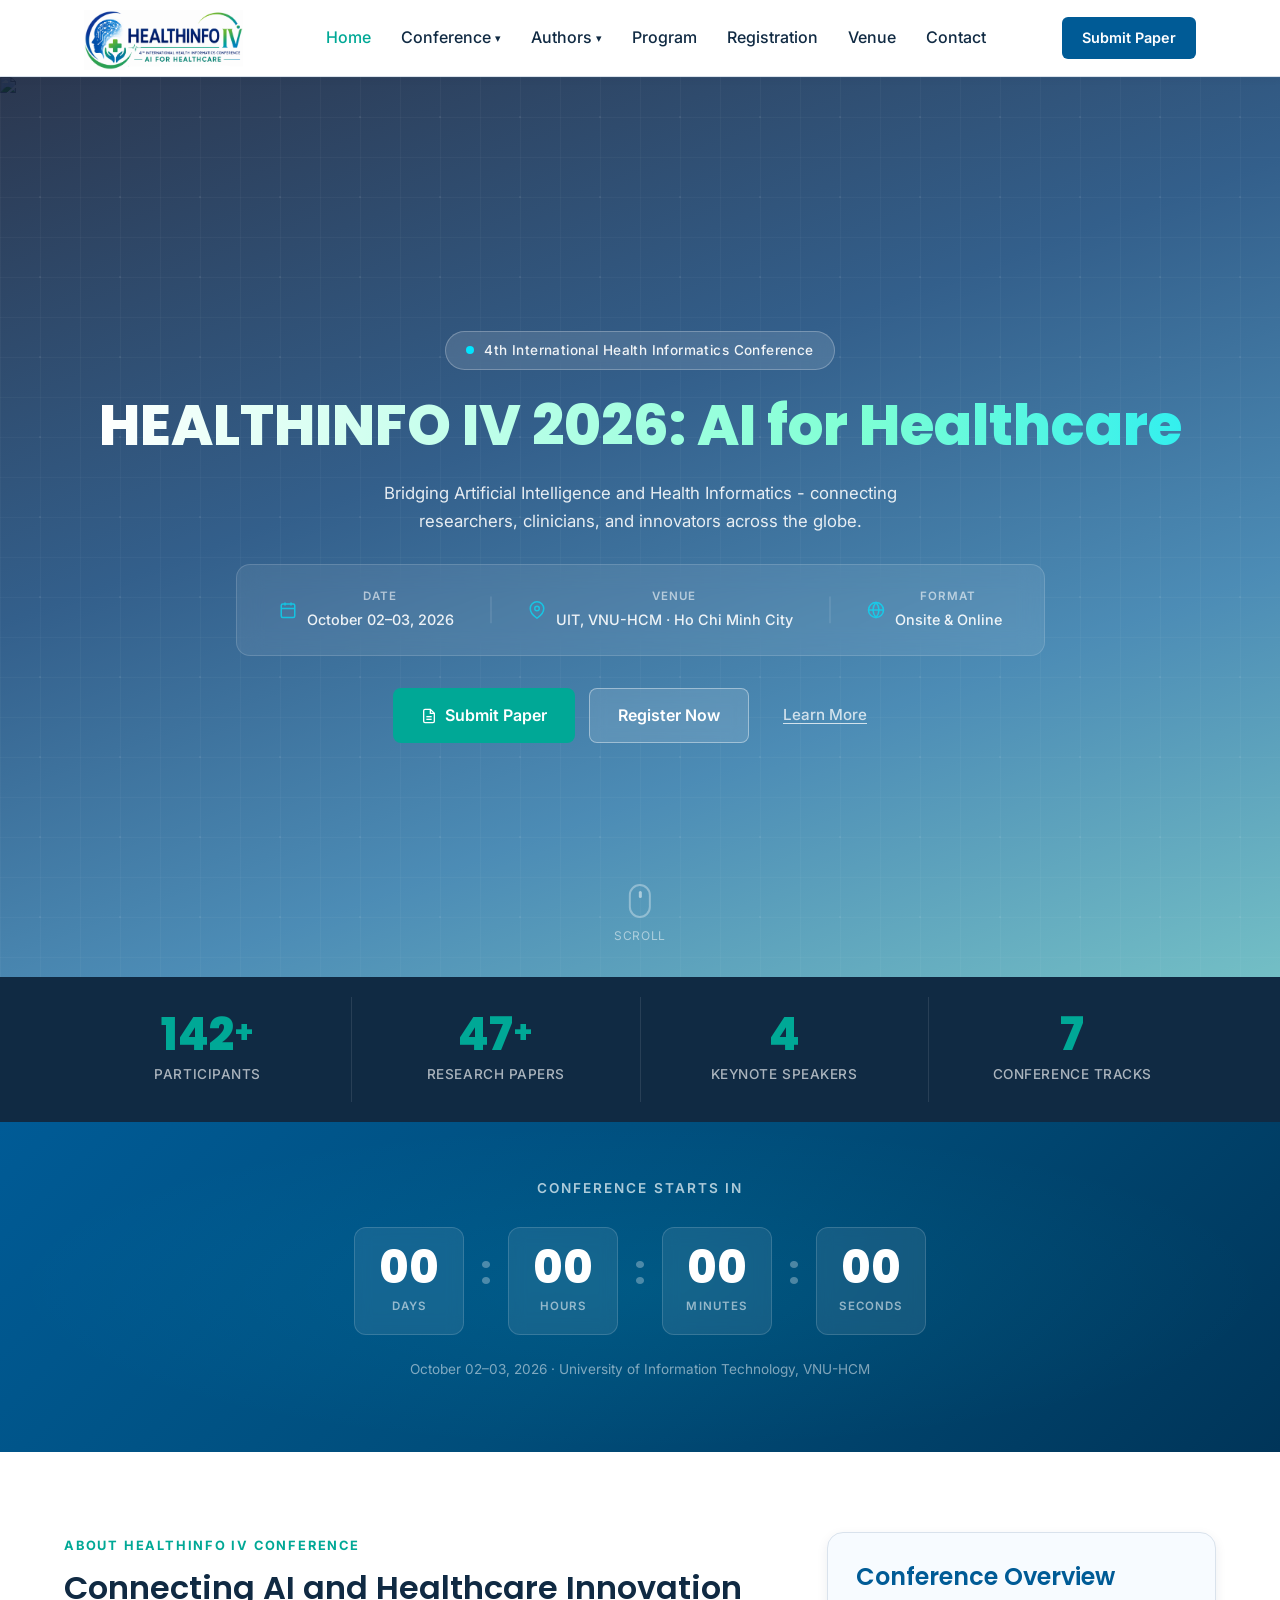
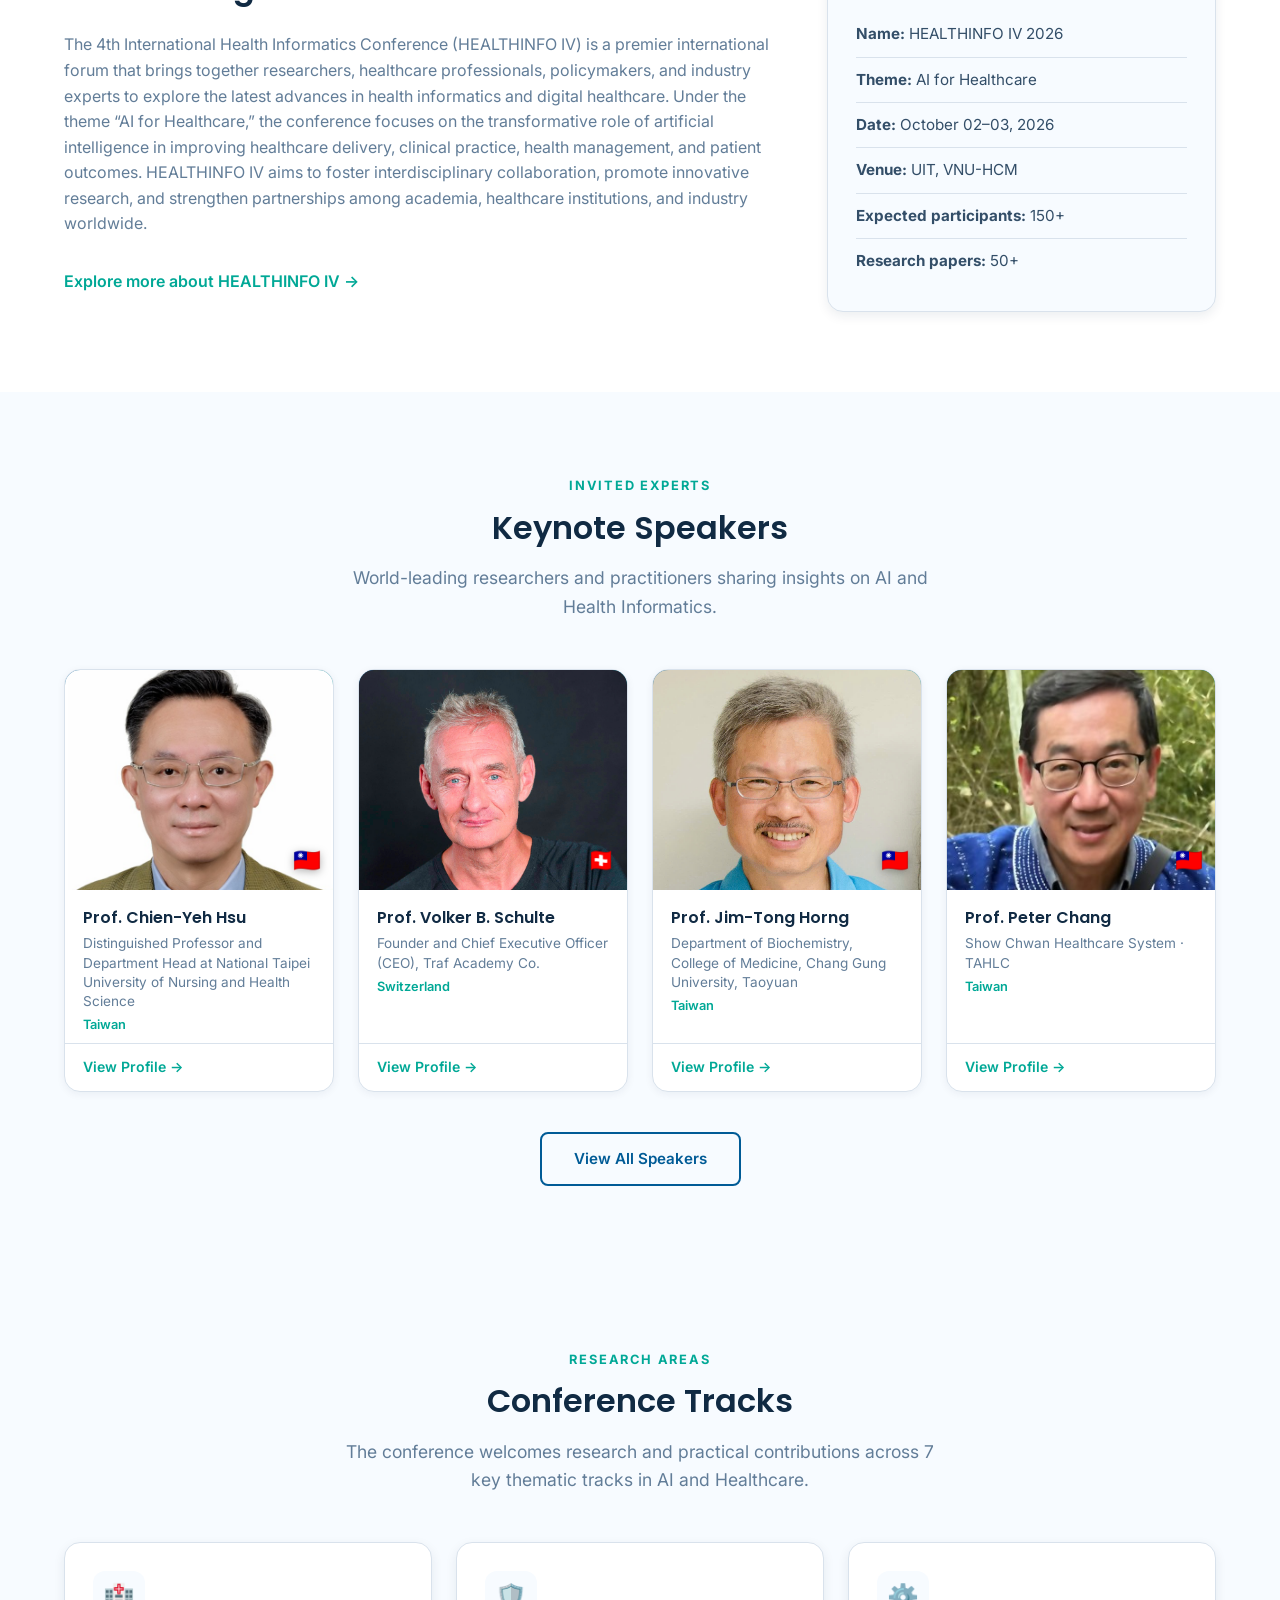
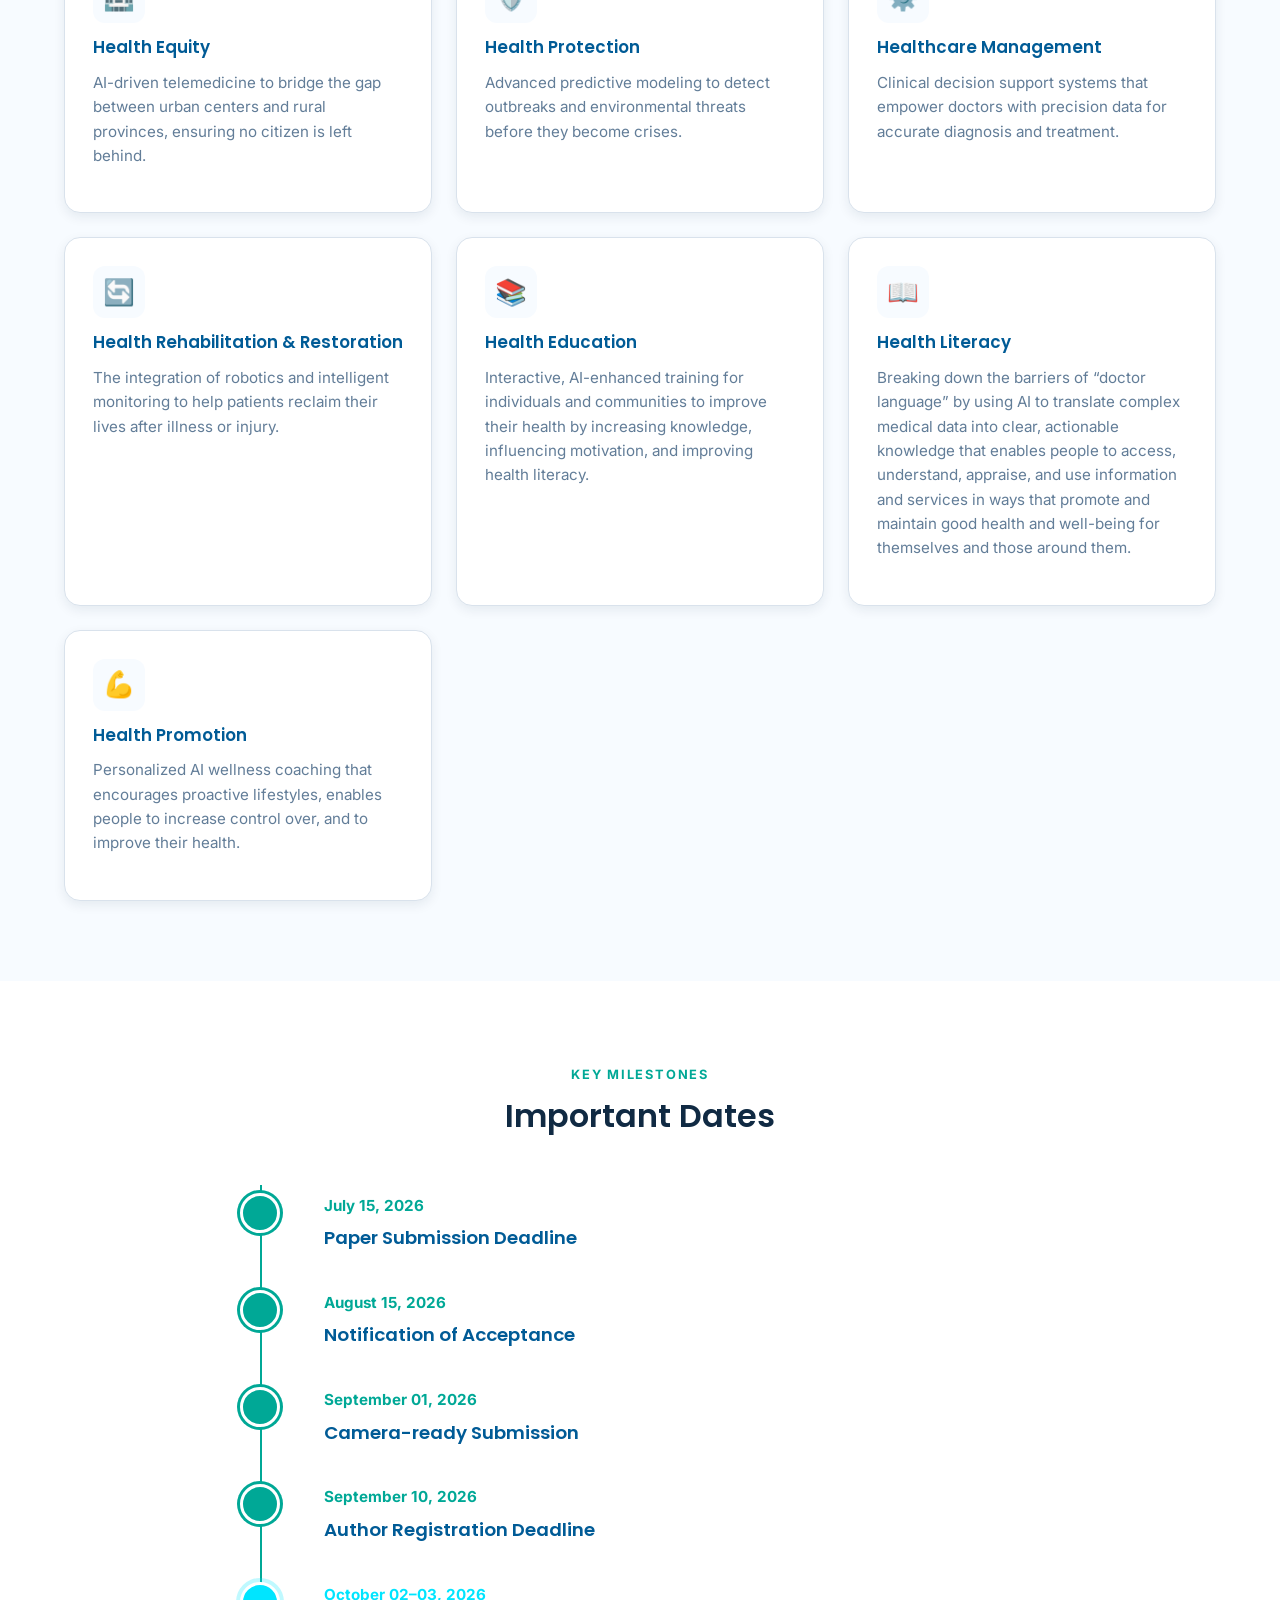
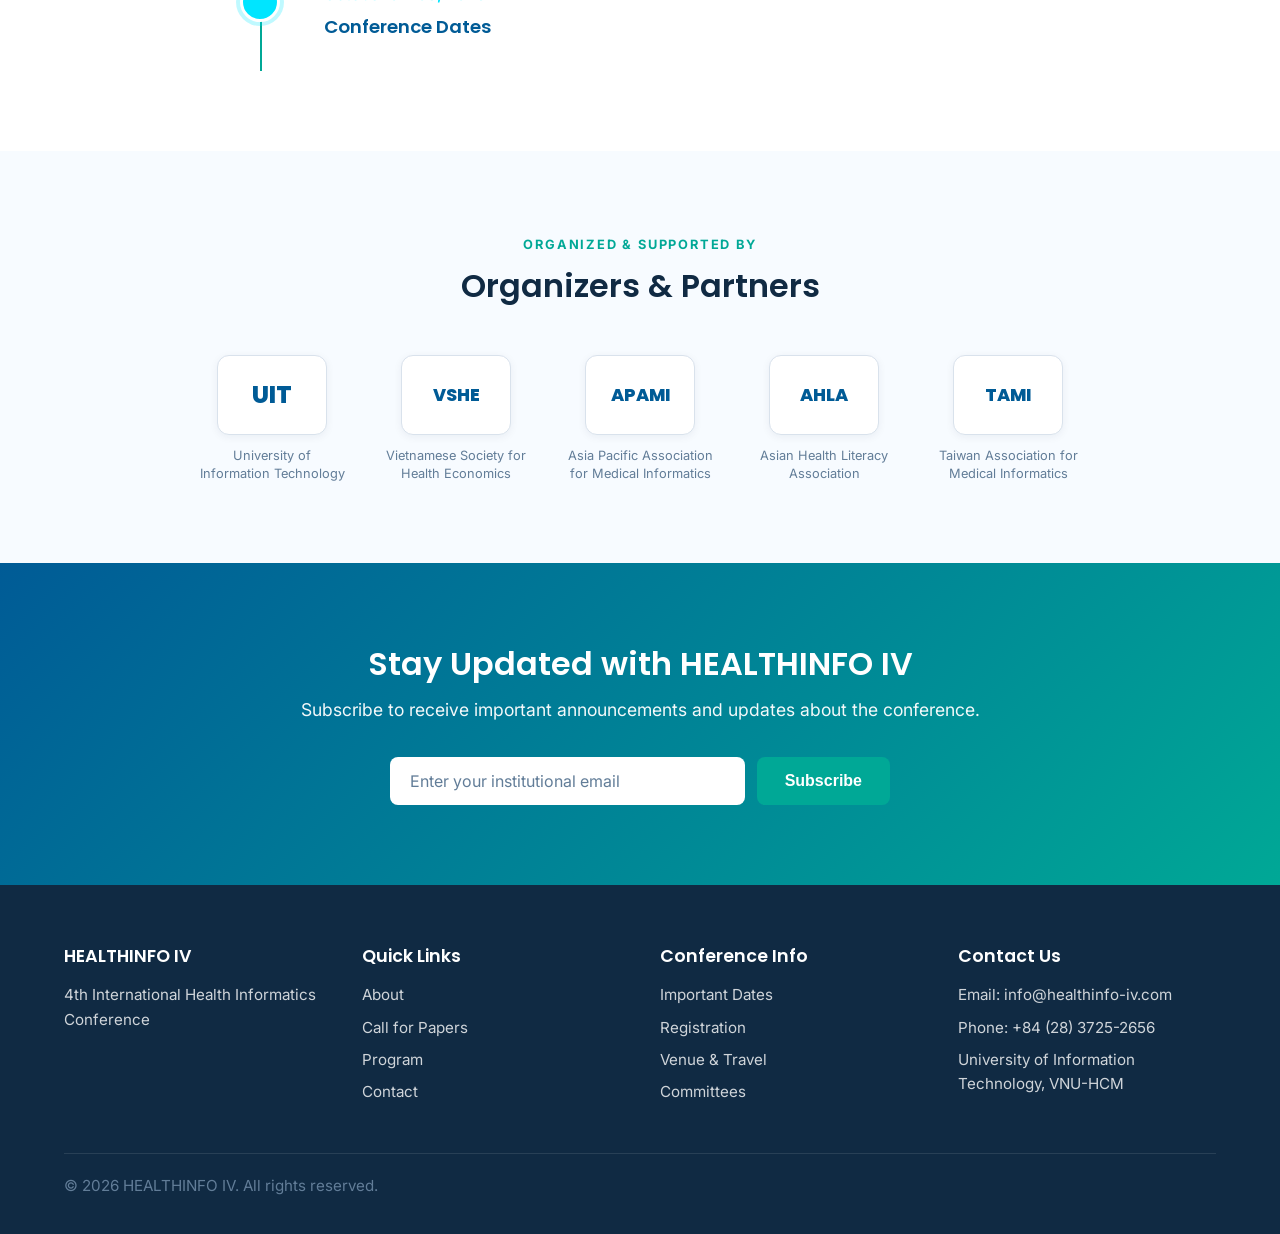
==== commit 28a9fc3b: "Update homepage content and conference information" ====
--- a/index.html
+++ b/index.html
@@ -75,7 +75,7 @@
       </h1>
 
       <p class="hero-tagline reveal-up" style="animation-delay:.22s">
-        Bridging Artificial Intelligence and Health Informatics — connecting researchers,
+        Bridging Artificial Intelligence and Health Informatics - connecting researchers,
         clinicians, and innovators across the globe.
       </p>
 
@@ -179,10 +179,9 @@
   <section class="section about-preview">
     <div class="container two-columns">
       <div class="reveal-up">
-        <span class="section-eyebrow">About the Conference</span>
+        <span class="section-eyebrow">About HEALTHINFO IV Conference</span>
         <h2>Connecting AI and Healthcare Innovation</h2>
-        <p>HEALTHINFO IV is the 4th International Health Informatics Conference, organized under the theme "AI for Healthcare". The conference aims to connect researchers, healthcare professionals, hospitals, universities, policymakers, and industry partners.</p>
-        <p>The conference provides a forum for sharing research results, practical applications, and innovative solutions in health informatics and artificial intelligence for healthcare.</p>
+        <p>The 4th International Health Informatics Conference (HEALTHINFO IV) is a premier international forum that brings together researchers, healthcare professionals, policymakers, and industry experts to explore the latest advances in health informatics and digital healthcare. Under the theme “AI for Healthcare,” the conference focuses on the transformative role of artificial intelligence in improving healthcare delivery, clinical practice, health management, and patient outcomes. HEALTHINFO IV aims to foster interdisciplinary collaboration, promote innovative research, and strengthen partnerships among academia, healthcare institutions, and industry worldwide.</p>
         <a href="about.html" class="text-link">Explore more about HEALTHINFO IV →</a>
       </div>
 
@@ -212,12 +211,12 @@
       <div class="speaker-grid">
         <div class="speaker-card reveal-up">
           <div class="speaker-avatar-wrap">
-            <div class="speaker-avatar">CH</div>
+            <img src="public/img/chien-yeh-hsu.jpg" alt="Prof. Chien-Yeh Hsu" class="speaker-avatar">
             <span class="speaker-country-flag">🇹🇼</span>
           </div>
           <div class="speaker-body">
             <h3>Prof. Chien-Yeh Hsu</h3>
-            <p class="speaker-affil">Taiwan Association for Medical Informatics</p>
+            <p class="speaker-affil">Distinguished Professor and Department Head at National Taipei University of Nursing and Health Science</p>
             <p class="speaker-country-text">Taiwan</p>
           </div>
           <a href="speakers.html" class="speaker-profile-link">View Profile →</a>
@@ -225,12 +224,12 @@
 
         <div class="speaker-card reveal-up" style="animation-delay:.1s">
           <div class="speaker-avatar-wrap">
-            <div class="speaker-avatar">VS</div>
+            <img src="public/img/volker-schulte.jpg" alt="Prof. Volker B. Schulte" class="speaker-avatar">
             <span class="speaker-country-flag">🇨🇭</span>
           </div>
           <div class="speaker-body">
             <h3>Prof. Volker B. Schulte</h3>
-            <p class="speaker-affil">Traf Academy Co</p>
+            <p class="speaker-affil">Founder and Chief Executive Officer (CEO), Traf Academy Co.</p>
             <p class="speaker-country-text">Switzerland</p>
           </div>
           <a href="speakers.html" class="speaker-profile-link">View Profile →</a>
@@ -238,12 +237,12 @@
 
         <div class="speaker-card reveal-up" style="animation-delay:.2s">
           <div class="speaker-avatar-wrap">
-            <div class="speaker-avatar">JH</div>
+            <img src="public/img/jim-tong-horng.jpg" alt="Prof. Jim-Tong Horng" class="speaker-avatar">
             <span class="speaker-country-flag">🇹🇼</span>
           </div>
           <div class="speaker-body">
             <h3>Prof. Jim-Tong Horng</h3>
-            <p class="speaker-affil">Chang Gung University</p>
+            <p class="speaker-affil">Department of Biochemistry, College of Medicine, Chang Gung University, Taoyuan</p>
             <p class="speaker-country-text">Taiwan</p>
           </div>
           <a href="speakers.html" class="speaker-profile-link">View Profile →</a>
@@ -251,7 +250,7 @@
 
         <div class="speaker-card reveal-up" style="animation-delay:.3s">
           <div class="speaker-avatar-wrap">
-            <div class="speaker-avatar">PC</div>
+            <img src="public/img/peter-chang.jpg" alt="Prof. Peter Chang" class="speaker-avatar" style="object-position: center 35%;">
             <span class="speaker-country-flag">🇹🇼</span>
           </div>
           <div class="speaker-body">
@@ -282,37 +281,37 @@
         <div class="topic-card reveal-up">
           <div class="topic-icon-wrap"><span class="topic-icon">🏥</span></div>
           <h3>Health Equity</h3>
-          <p>AI-driven telemedicine to bridge the gap between urban centers and rural areas.</p>
+          <p>AI-driven telemedicine to bridge the gap between urban centers and rural provinces, ensuring no citizen is left behind.</p>
         </div>
         <div class="topic-card reveal-up" style="animation-delay:.06s">
           <div class="topic-icon-wrap"><span class="topic-icon">🛡️</span></div>
           <h3>Health Protection</h3>
-          <p>Predictive modeling to detect outbreaks and environmental health threats.</p>
+          <p>Advanced predictive modeling to detect outbreaks and environmental threats before they become crises.</p>
         </div>
         <div class="topic-card reveal-up" style="animation-delay:.12s">
           <div class="topic-icon-wrap"><span class="topic-icon">⚙️</span></div>
           <h3>Healthcare Management</h3>
-          <p>Clinical decision support systems for diagnosis, treatment, and hospital management.</p>
+          <p>Clinical decision support systems that empower doctors with precision data for accurate diagnosis and treatment.</p>
         </div>
         <div class="topic-card reveal-up" style="animation-delay:.18s">
           <div class="topic-icon-wrap"><span class="topic-icon">🔄</span></div>
-          <h3>Health Rehabilitation</h3>
-          <p>Robotics and intelligent monitoring systems for patient recovery.</p>
+          <h3>Health Rehabilitation & Restoration</h3>
+          <p>The integration of robotics and intelligent monitoring to help patients reclaim their lives after illness or injury.</p>
         </div>
         <div class="topic-card reveal-up" style="animation-delay:.24s">
           <div class="topic-icon-wrap"><span class="topic-icon">📚</span></div>
           <h3>Health Education</h3>
-          <p>AI-enhanced training for individuals and communities.</p>
+          <p>Interactive, AI-enhanced training for individuals and communities to improve their health by increasing knowledge, influencing motivation, and improving health literacy.</p>
         </div>
         <div class="topic-card reveal-up" style="animation-delay:.30s">
           <div class="topic-icon-wrap"><span class="topic-icon">📖</span></div>
           <h3>Health Literacy</h3>
-          <p>AI solutions that transform complex medical data into understandable knowledge.</p>
+          <p>Breaking down the barriers of “doctor language” by using AI to translate complex medical data into clear, actionable knowledge that enables people to access, understand, appraise, and use information and services in ways that promote and maintain good health and well-being for themselves and those around them.</p>
         </div>
         <div class="topic-card reveal-up" style="animation-delay:.36s">
           <div class="topic-icon-wrap"><span class="topic-icon">💪</span></div>
           <h3>Health Promotion</h3>
-          <p>Personalized AI wellness coaching for proactive and healthy lifestyles.</p>
+          <p>Personalized AI wellness coaching that encourages proactive lifestyles, enables people to increase control over, and to improve their health.</p>
         </div>
       </div>
     </div>
@@ -376,7 +375,7 @@
       <div class="org-grid">
         <div class="org-item reveal-up">
           <div class="org-logo">UIT</div>
-          <p>University of Information Technology</p>
+          <p>University of <br>Information Technology</p>
         </div>
         <div class="org-item reveal-up" style="animation-delay:.08s">
           <div class="org-logo org-logo--sm">VSHE</div>
--- a/assets/css/style.css
+++ b/assets/css/style.css
@@ -466,6 +466,10 @@
   margin: 0 0 20px;
 }
 
+.hero p {
+  color: rgba(255,255,255,0.88);
+}
+
 .hero-conf-name {
   display: block;
   font-size: 1.1rem;
@@ -1089,26 +1093,36 @@
 
 .speaker-avatar-wrap {
   position: relative;
-  height: 200px;
+  height: 220px;
   background: linear-gradient(135deg, #005b96 0%, #00a896 100%);
-  display: flex;
-  align-items: center;
-  justify-content: center;
+  overflow: hidden;
+}
+
+.speaker-avatar-wrap::after {
+  content: '';
+  position: absolute;
+  inset: 0;
+  background: linear-gradient(to top, rgba(0,91,150,0.55) 0%, transparent 60%);
+  opacity: 0;
+  transition: opacity 0.35s ease;
+  z-index: 1;
+}
+
+.speaker-avatar-wrap:hover::after {
+  opacity: 1;
 }
 
 .speaker-avatar {
-  width: 80px;
-  height: 80px;
-  border-radius: 50%;
-  background: rgba(255,255,255,0.2);
-  border: 3px solid rgba(255,255,255,0.4);
-  display: flex;
-  align-items: center;
-  justify-content: center;
-  font-family: 'Poppins', sans-serif;
-  font-size: 1.6rem;
-  font-weight: 700;
-  color: var(--white);
+  width: 100%;
+  height: 100%;
+  object-fit: cover;
+  object-position: center 20%;
+  display: block;
+  transition: transform 0.45s ease;
+}
+
+.speaker-avatar-wrap:hover .speaker-avatar {
+  transform: scale(1.07);
 }
 
 .speaker-country-flag {
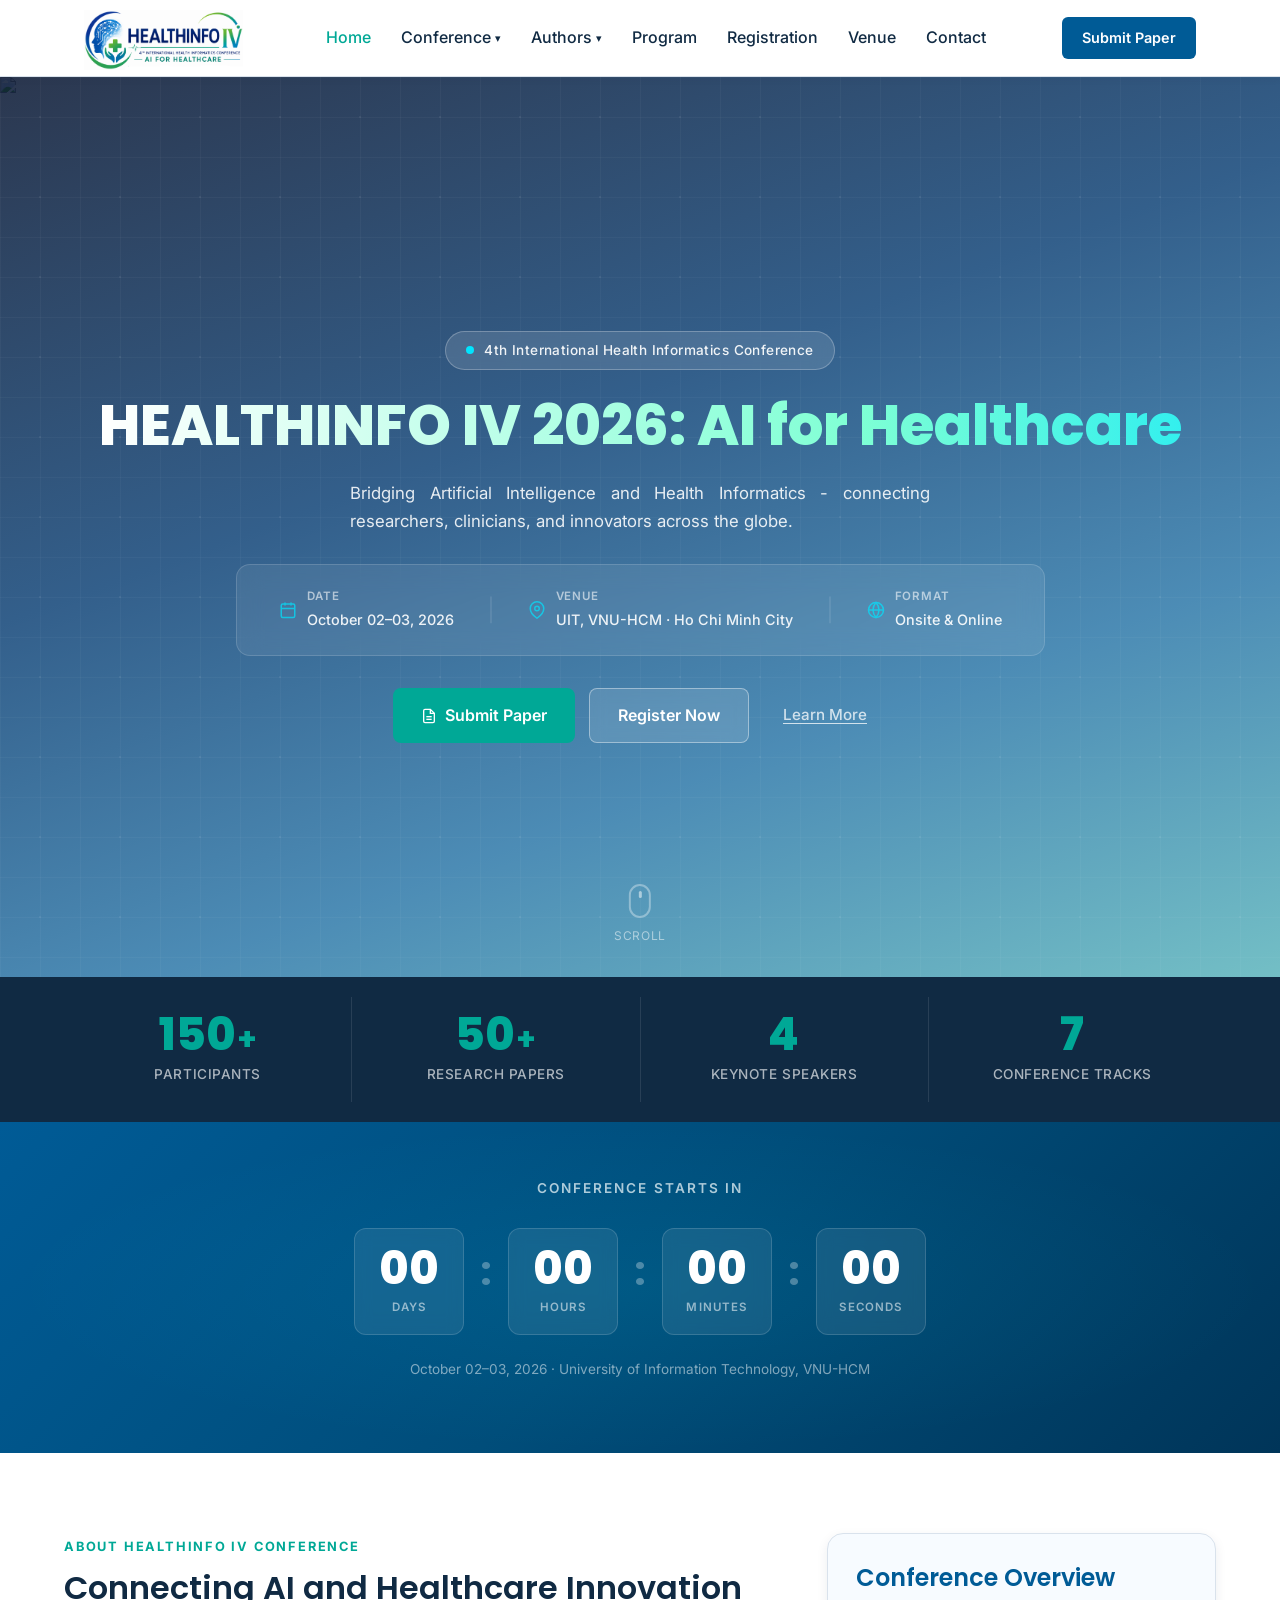
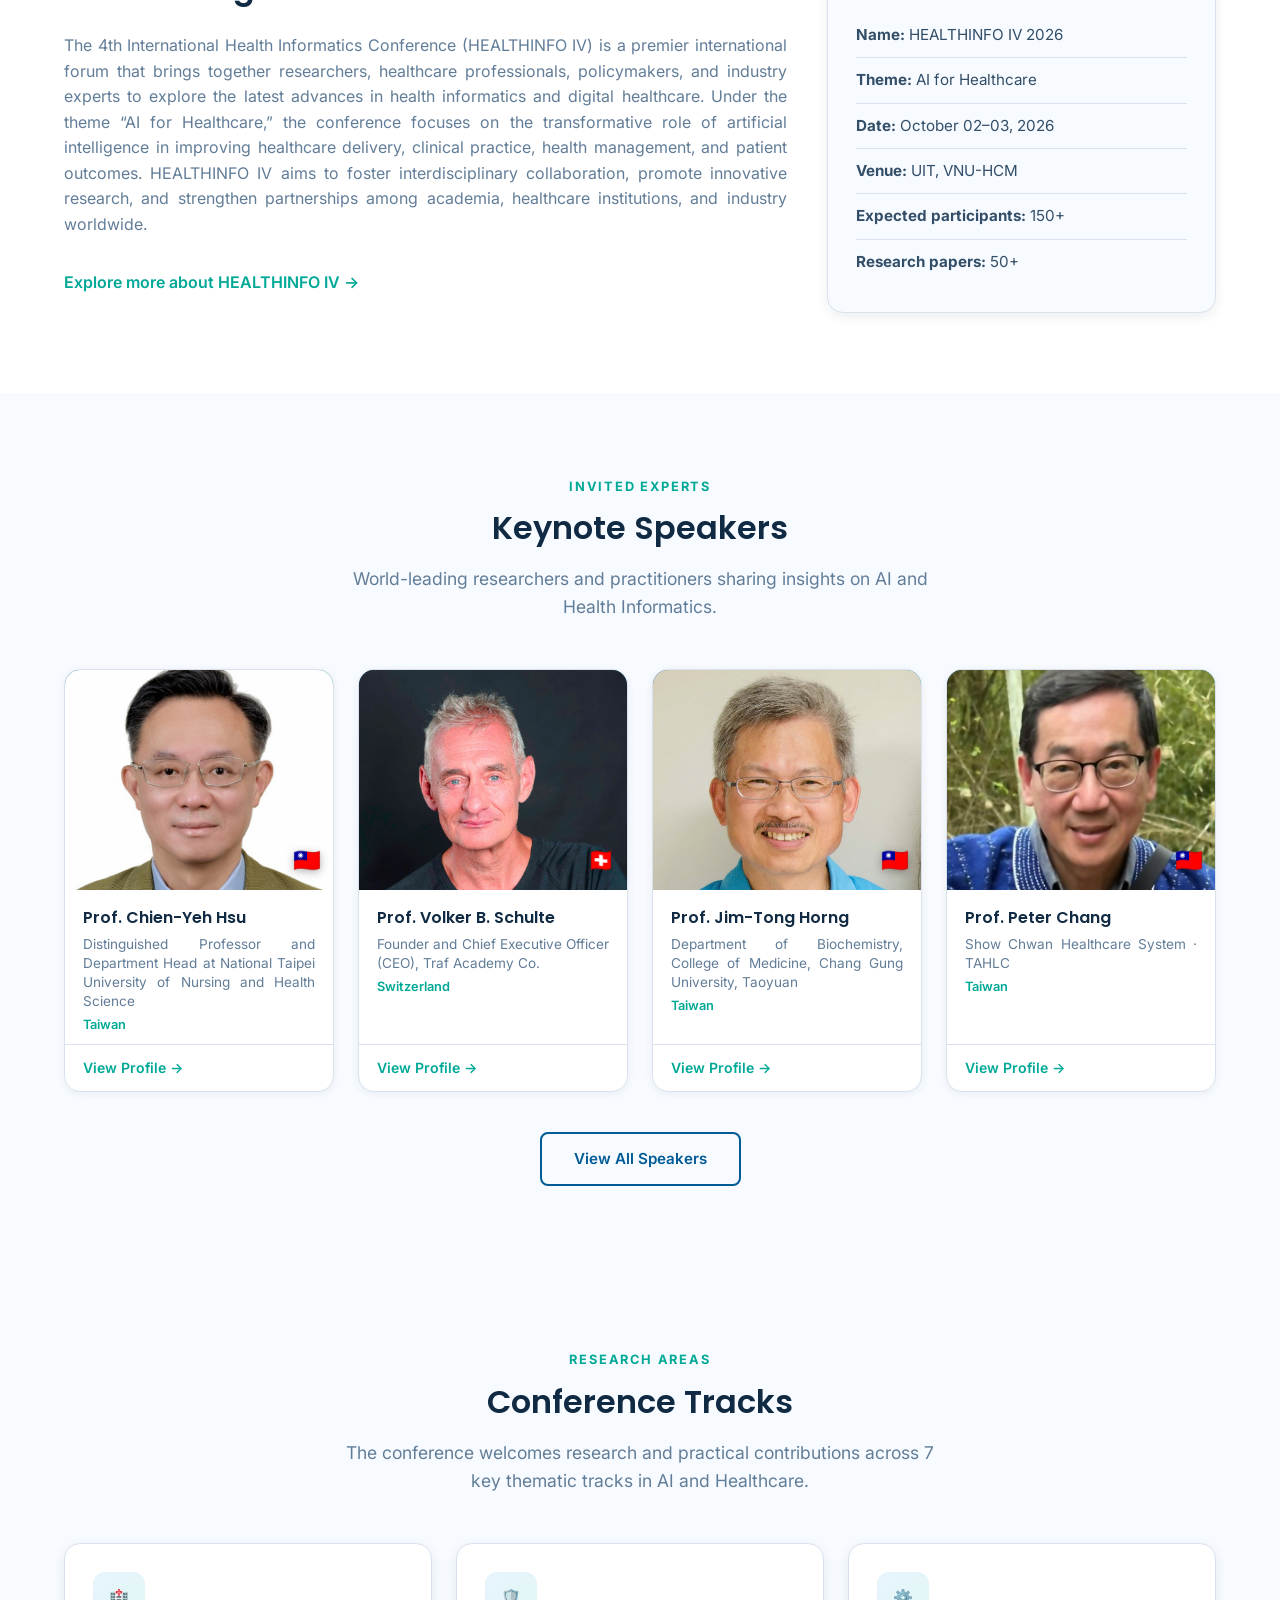
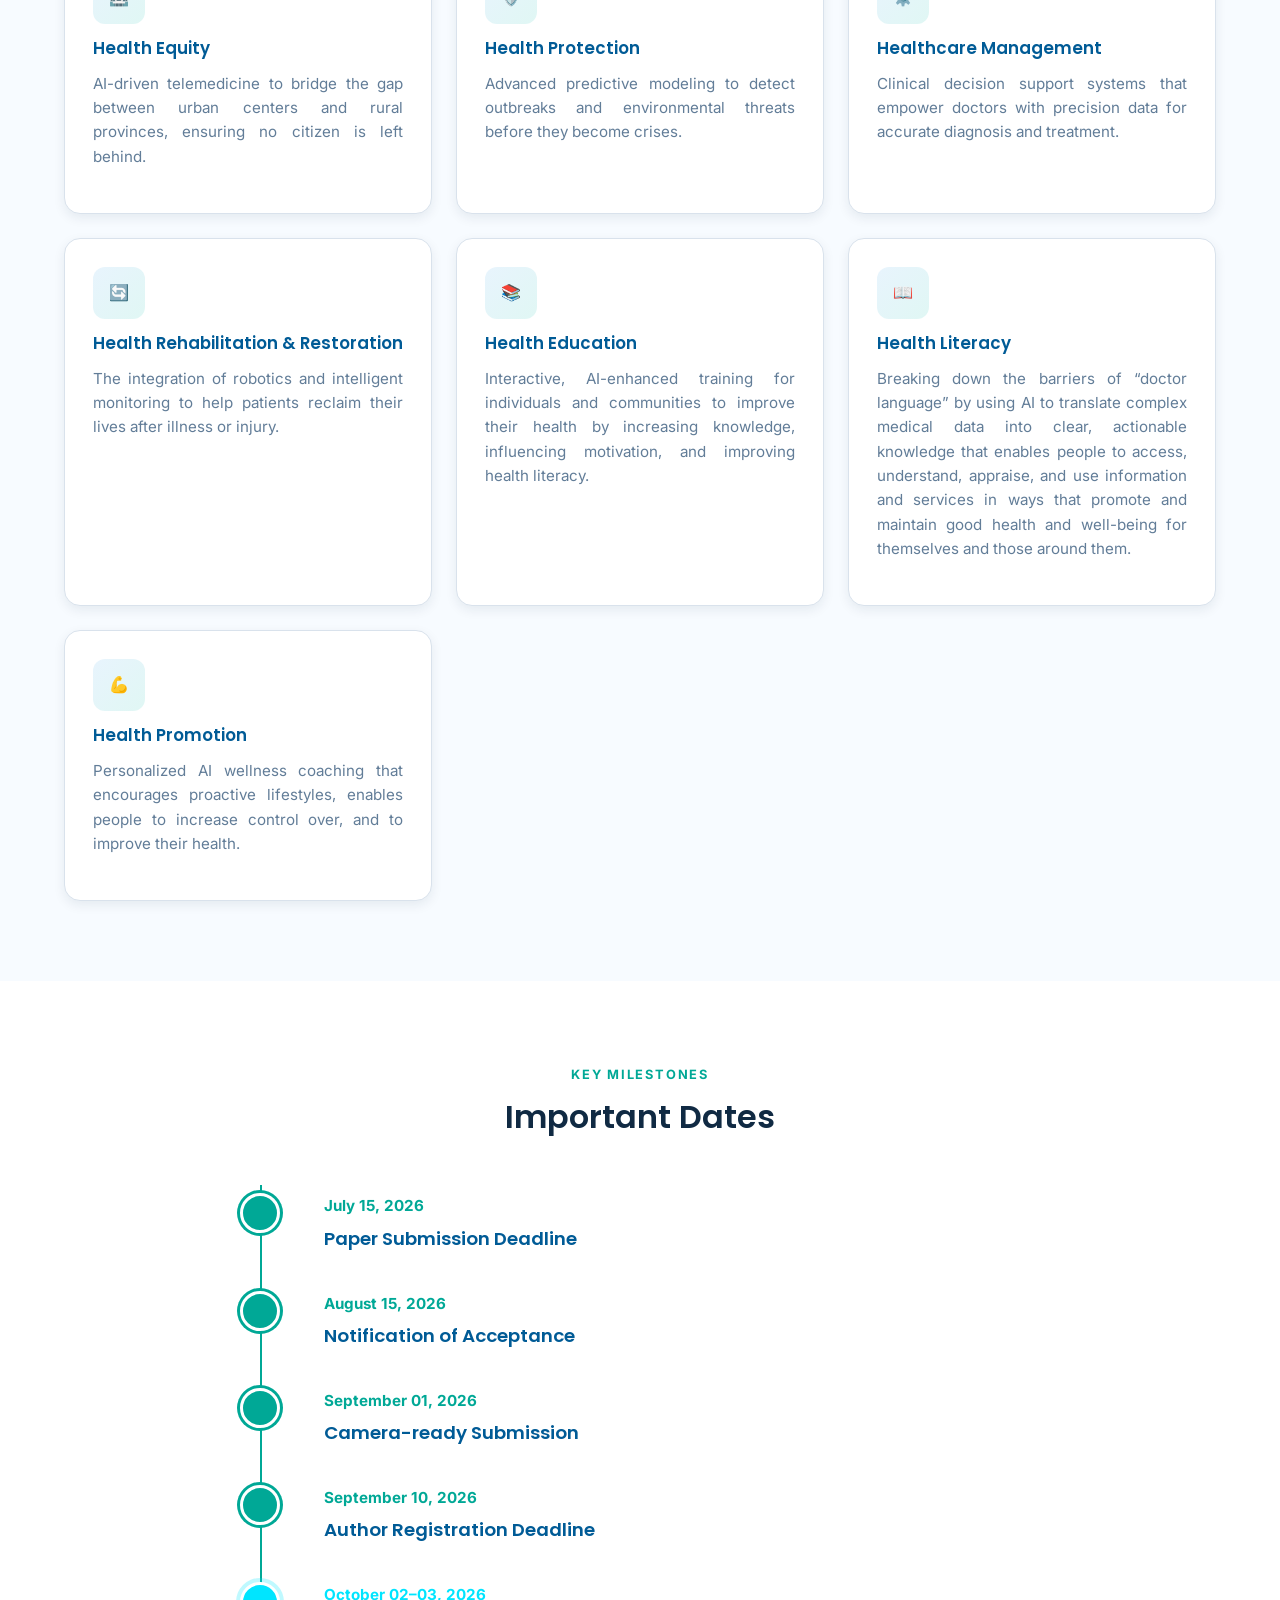
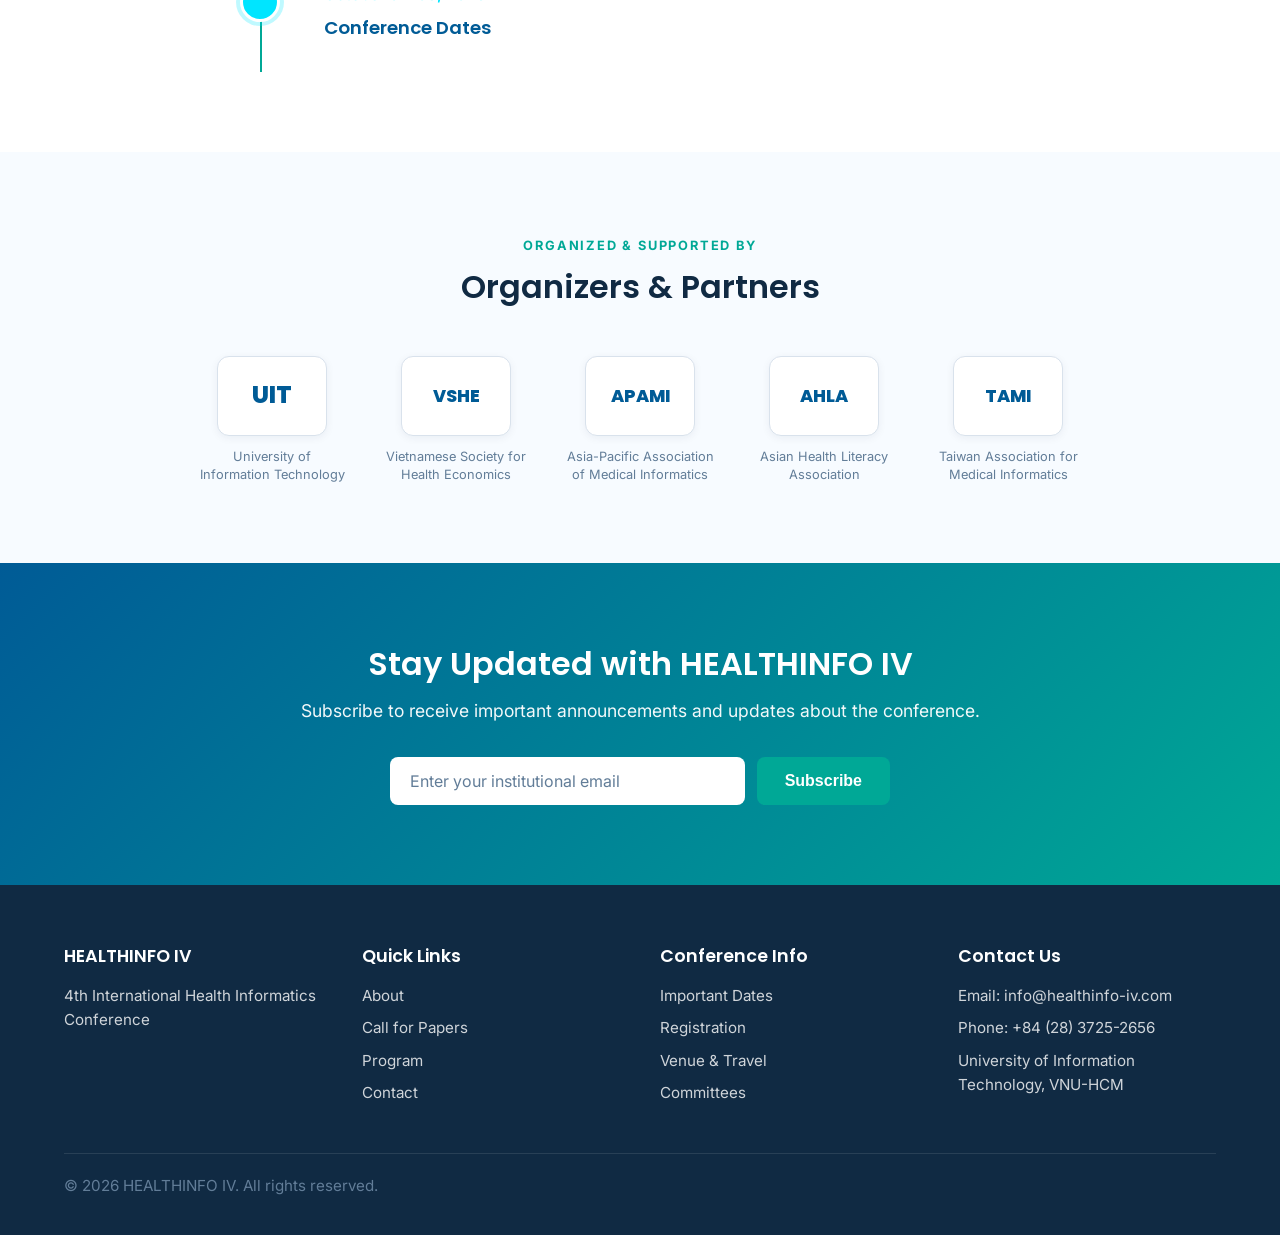
==== commit aa0d230a: "Update html" ====
--- a/index.html
+++ b/index.html
@@ -8,6 +8,7 @@
   <link rel="preconnect" href="https://fonts.gstatic.com" crossorigin>
   <link href="https://fonts.googleapis.com/css2?family=Inter:wght@300;400;500;600;700&family=Poppins:wght@600;700;800&display=swap" rel="stylesheet">
   <link rel="stylesheet" href="assets/css/style.css">
+  <link rel="icon" type="image/png" href="public/img/favicon.png">
 </head>
 <body>
 
@@ -125,22 +126,22 @@
   <section class="stats-section">
     <div class="container stats-grid">
       <div class="stat-item reveal-up">
-        <span class="stat-number" data-target="150">0</span><span class="stat-plus">+</span>
+        <div class="stat-num-row"><span class="stat-number" data-target="150">0</span><span class="stat-plus">+</span></div>
         <span class="stat-label">Participants</span>
       </div>
       <div class="stat-divider"></div>
       <div class="stat-item reveal-up" style="animation-delay:.08s">
-        <span class="stat-number" data-target="50">0</span><span class="stat-plus">+</span>
+        <div class="stat-num-row"><span class="stat-number" data-target="50">0</span><span class="stat-plus">+</span></div>
         <span class="stat-label">Research Papers</span>
       </div>
       <div class="stat-divider"></div>
       <div class="stat-item reveal-up" style="animation-delay:.16s">
-        <span class="stat-number" data-target="4">0</span><span class="stat-plus"></span>
+        <div class="stat-num-row"><span class="stat-number" data-target="4">0</span><span class="stat-plus"></span></div>
         <span class="stat-label">Keynote Speakers</span>
       </div>
       <div class="stat-divider"></div>
       <div class="stat-item reveal-up" style="animation-delay:.24s">
-        <span class="stat-number" data-target="7">0</span><span class="stat-plus"></span>
+        <div class="stat-num-row"><span class="stat-number" data-target="7">0</span><span class="stat-plus"></span></div>
         <span class="stat-label">Conference Tracks</span>
       </div>
     </div>
@@ -277,7 +278,7 @@
         <p>The conference welcomes research and practical contributions across 7 key thematic tracks in AI and Healthcare.</p>
       </div>
 
-      <div class="topics-grid">
+<div class="topics-grid">
         <div class="topic-card reveal-up">
           <div class="topic-icon-wrap"><span class="topic-icon">🏥</span></div>
           <h3>Health Equity</h3>
@@ -383,7 +384,7 @@
         </div>
         <div class="org-item reveal-up" style="animation-delay:.16s">
           <div class="org-logo org-logo--sm">APAMI</div>
-          <p>Asia Pacific Association<br>for Medical Informatics</p>
+          <p>Asia-Pacific Association<br>of Medical Informatics</p>
         </div>
         <div class="org-item reveal-up" style="animation-delay:.24s">
           <div class="org-logo org-logo--sm">AHLA</div>
--- a/assets/css/style.css
+++ b/assets/css/style.css
@@ -721,6 +721,10 @@
   padding: 36px 24px;
   text-align: center;
   position: relative;
+  display: flex;
+  flex-direction: column;
+  align-items: center;
+  justify-content: center;
 }
 
 .stat-divider {
@@ -728,6 +732,12 @@
   background: rgba(255,255,255,0.1);
   align-self: stretch;
   margin: 20px 0;
+}
+
+.stat-num-row {
+  display: flex;
+  align-items: baseline;
+  gap: 1px;
 }
 
 .stat-number {
@@ -898,6 +908,10 @@
   width: 100%;
 }
 
+.about-card p {
+  text-align: justify;
+}
+
 .about-card {
   background: var(--light-color);
   border: 1px solid var(--border-color);
@@ -1131,6 +1145,10 @@
   right: 12px;
   font-size: 1.4rem;
   filter: drop-shadow(0 2px 4px rgba(0,0,0,0.3));
+}
+
+.speaker-details p {
+  text-align: left;
 }
 
 .speaker-body {
@@ -1205,18 +1223,30 @@
 .topic-icon-wrap {
   width: 52px;
   height: 52px;
-  background: var(--light-color);
+  background: linear-gradient(135deg, #e8f4fd 0%, #e0f7f4 100%);
   border-radius: 12px;
   display: flex;
   align-items: center;
   justify-content: center;
   margin-bottom: 14px;
-  font-size: 1.6rem;
+  color: var(--primary-color);
   transition: all 0.3s ease;
+}
+
+.topic-icon-wrap svg {
+  width: 26px;
+  height: 26px;
+  stroke: currentColor;
+  fill: none;
+  stroke-width: 2;
+  stroke-linecap: round;
+  stroke-linejoin: round;
+  transition: stroke 0.3s ease;
 }
 
 .topic-card:hover .topic-icon-wrap {
   background: linear-gradient(135deg, #005b96, #00a896);
+  color: #fff;
 }
 
 /* ============================================================
@@ -1273,6 +1303,7 @@
   color: var(--text-light);
   line-height: 1.4;
   margin: 0;
+  text-align: center;
 }
 
 .org-item small {
@@ -1443,6 +1474,7 @@
   opacity: 0;
   transform: translateY(28px);
   transition: opacity 0.65s ease, transform 0.65s ease;
+  text-align: justify;
 }
 
 .reveal-up.revealed {
@@ -1470,6 +1502,664 @@
   color: var(--secondary-color);
   font-weight: 600;
   font-size: 0.95rem;
+}
+
+/* ============================================================
+   PROGRAM PAGE
+   ============================================================ */
+.program-day {
+  margin-bottom: 56px;
+}
+
+.program-day > h2 {
+  font-size: 1.5rem;
+  color: var(--primary-color);
+  padding: 14px 24px;
+  background: linear-gradient(135deg, #e8f4fd 0%, #e0f7f4 100%);
+  border-left: 5px solid var(--secondary-color);
+  border-radius: 8px;
+  margin-bottom: 28px;
+}
+
+.program-day h3.session-block-title {
+  font-size: 1rem;
+  font-weight: 600;
+  color: var(--dark-color);
+  text-transform: uppercase;
+  letter-spacing: 0.06em;
+  margin-bottom: 16px;
+  padding-bottom: 8px;
+  border-bottom: 2px solid var(--border-color);
+}
+
+/* Program Table */
+.program-table {
+  width: 100%;
+  border-collapse: collapse;
+  border-radius: 12px;
+  overflow: hidden;
+  box-shadow: 0 4px 20px rgba(16,42,67,0.08);
+  font-size: 0.95rem;
+}
+
+.program-table thead tr {
+  background: linear-gradient(135deg, var(--primary-color) 0%, #007ab8 100%);
+  color: var(--white);
+}
+
+.program-table thead th {
+  padding: 14px 20px;
+  text-align: left;
+  font-weight: 600;
+  font-size: 0.88rem;
+  letter-spacing: 0.05em;
+  text-transform: uppercase;
+}
+
+.program-table thead th:first-child { width: 160px; }
+
+.program-table tbody tr {
+  border-bottom: 1px solid var(--border-color);
+  transition: background 0.2s ease;
+}
+
+.program-table tbody tr:nth-child(even) {
+  background: var(--gray-100);
+}
+
+.program-table tbody tr:last-child {
+  border-bottom: none;
+}
+
+.program-table tbody tr:hover {
+  background: #e8f4fd;
+}
+
+.program-table td {
+  padding: 14px 20px;
+  color: var(--text-color);
+  vertical-align: middle;
+}
+
+.program-table td:first-child {
+  font-family: 'Poppins', sans-serif;
+  font-weight: 600;
+  color: var(--primary-color);
+  white-space: nowrap;
+  font-size: 0.88rem;
+}
+
+.program-table td:last-child {
+  font-size: 0.88rem;
+  color: var(--text-light);
+}
+
+/* Break & special rows */
+.program-table tr.row-special td {
+  background: linear-gradient(90deg, #fff8e1 0%, #fffde7 100%);
+  color: var(--dark-color);
+  font-weight: 600;
+  text-align: center;
+  font-size: 0.92rem;
+  padding: 12px 20px;
+  border-top: 2px dashed #f59e0b;
+  border-bottom: 2px dashed #f59e0b;
+}
+
+.program-table tr.row-gala td {
+  background: linear-gradient(90deg, #f0fdf4 0%, #e8fff8 100%);
+  color: var(--dark-color);
+  font-weight: 600;
+}
+
+/* Session grid for Day 2 */
+.session-grid {
+  display: grid;
+  grid-template-columns: repeat(2, 1fr);
+  gap: 20px;
+  margin-bottom: 0;
+}
+
+.session-card {
+  background: var(--white);
+  border: 1px solid var(--border-color);
+  border-radius: 12px;
+  padding: 22px 24px;
+  box-shadow: 0 2px 10px rgba(16,42,67,0.06);
+  transition: all 0.3s ease;
+  border-top: 3px solid var(--secondary-color);
+}
+
+.session-card:hover {
+  transform: translateY(-3px);
+  box-shadow: 0 8px 24px rgba(0,91,150,0.12);
+  border-top-color: var(--primary-color);
+}
+
+.session-card h3 {
+  font-size: 1rem;
+  color: var(--primary-color);
+  margin-bottom: 10px;
+}
+
+.session-card .session-meta {
+  display: flex;
+  flex-direction: column;
+  gap: 4px;
+  font-size: 0.88rem;
+  color: var(--text-light);
+  margin-bottom: 10px;
+}
+
+.session-card .session-meta span {
+  display: flex;
+  gap: 6px;
+}
+
+.session-card .session-meta strong {
+  color: var(--text-color);
+  min-width: 48px;
+}
+
+.session-card .session-desc {
+  font-size: 0.85rem;
+  color: var(--text-light);
+  line-height: 1.5;
+  margin: 0;
+  padding-top: 10px;
+  border-top: 1px solid var(--border-color);
+}
+
+/* Break banner */
+.program-break {
+  display: flex;
+  align-items: center;
+  justify-content: center;
+  gap: 12px;
+  padding: 16px 28px;
+  background: linear-gradient(90deg, #fff8e1, #fffde7);
+  border: 1.5px dashed #f59e0b;
+  border-radius: 10px;
+  margin: 28px 0;
+  font-weight: 600;
+  color: var(--dark-color);
+  font-size: 0.95rem;
+}
+
+.program-break .break-time {
+  color: #b45309;
+  font-family: 'Poppins', sans-serif;
+}
+
+/* Closing banner */
+.program-closing {
+  display: flex;
+  align-items: center;
+  justify-content: center;
+  gap: 16px;
+  flex-direction: column;
+  padding: 24px 28px;
+  background: linear-gradient(135deg, #e8f4fd, #e0f7f4);
+  border: 1.5px solid var(--secondary-color);
+  border-radius: 12px;
+  margin-top: 28px;
+  text-align: center;
+}
+
+.program-closing .closing-time {
+  font-family: 'Poppins', sans-serif;
+  font-weight: 700;
+  font-size: 1.05rem;
+  color: var(--primary-color);
+}
+
+.program-closing .closing-desc {
+  font-size: 0.9rem;
+  color: var(--text-light);
+  margin: 0;
+}
+
+/* ============================================================
+   ABOUT PAGE
+   ============================================================ */
+
+/* Hero subtitle */
+.page-hero-sub {
+  color: rgba(255,255,255,0.88);
+  font-size: 1.1rem;
+  margin-top: 10px;
+}
+
+/* Two-column intro layout */
+.ab-grid {
+  display: grid;
+  grid-template-columns: 1fr 380px;
+  gap: 52px;
+  align-items: start;
+}
+
+.ab-eyebrow {
+  display: inline-block;
+  font-family: 'Inter', sans-serif;
+  font-size: 0.72rem;
+  font-weight: 700;
+  letter-spacing: 0.12em;
+  text-transform: uppercase;
+  color: #00a896;
+  margin-bottom: 10px;
+}
+
+.ab-title {
+  font-family: 'Poppins', sans-serif;
+  font-size: 1.9rem;
+  font-weight: 700;
+  color: #102a43;
+  line-height: 1.25;
+  margin: 0 0 22px;
+}
+
+.ab-body p {
+  font-size: 0.97rem;
+  line-height: 1.85;
+  color: #334e68;
+  margin-bottom: 14px;
+  text-align: justify;
+}
+
+.ab-body p:last-child { margin-bottom: 0; }
+
+.ab-hist-heading {
+  font-family: 'Inter', sans-serif;
+  font-size: 0.8rem;
+  font-weight: 700;
+  text-transform: uppercase;
+  letter-spacing: 0.1em;
+  color: #005b96;
+  border-bottom: 2px solid #d9e2ec;
+  padding-bottom: 10px;
+  margin: 36px 0 22px;
+}
+
+/* Timeline */
+.tl { position: relative; padding-left: 32px; }
+
+.tl::before {
+  content: '';
+  position: absolute;
+  left: 5px;
+  top: 10px;
+  bottom: 10px;
+  width: 2px;
+  background: #d9e2ec;
+}
+
+.tl-item { position: relative; margin-bottom: 16px; }
+.tl-item:last-child { margin-bottom: 0; }
+
+.tl-dot {
+  position: absolute;
+  left: -29px;
+  top: 18px;
+  width: 12px;
+  height: 12px;
+  border-radius: 50%;
+  background: #fff;
+  border: 2px solid #cbd5e0;
+  z-index: 1;
+}
+
+.tl-item.is-current .tl-dot {
+  background: #00a896;
+  border-color: #00a896;
+  box-shadow: 0 0 0 4px rgba(0,168,150,0.18);
+}
+
+.tl-box {
+  background: #f0f4f8;
+  border: 1px solid #d9e2ec;
+  border-radius: 10px;
+  padding: 13px 16px;
+}
+
+.tl-item.is-current .tl-box {
+  background: linear-gradient(135deg, #e8f4fd 0%, #dffaf5 100%);
+  border-color: #00a896;
+}
+
+.tl-year {
+  display: inline-block;
+  font-size: 0.7rem;
+  font-weight: 700;
+  letter-spacing: 0.06em;
+  text-transform: uppercase;
+  color: #00a896;
+  margin-bottom: 4px;
+}
+
+.tl-box strong {
+  display: block;
+  font-size: 0.91rem;
+  font-family: 'Poppins', sans-serif;
+  color: #102a43;
+  margin-bottom: 3px;
+}
+
+.tl-box p {
+  font-size: 0.84rem;
+  color: #627d98;
+  margin: 0;
+  line-height: 1.5;
+  text-align: left;
+}
+
+.tl-badge {
+  display: inline-block;
+  background: #00a896;
+  color: #fff;
+  font-size: 0.65rem;
+  font-weight: 700;
+  padding: 1px 8px;
+  border-radius: 20px;
+  vertical-align: middle;
+  margin-left: 6px;
+}
+
+/* At a Glance card */
+.gc {
+  border-radius: 16px;
+  border: 1px solid #d9e2ec;
+  box-shadow: 0 8px 30px rgba(16,42,67,0.11);
+  background: #fff;
+  overflow: hidden;
+}
+
+.gc-head {
+  background: linear-gradient(135deg, #005b96 0%, #0077b6 100%);
+  padding: 24px 24px 20px;
+}
+
+.gc-badge {
+  display: inline-block;
+  background: rgba(255,255,255,0.22);
+  color: #fff;
+  font-size: 0.68rem;
+  font-weight: 700;
+  letter-spacing: 0.1em;
+  text-transform: uppercase;
+  padding: 3px 12px;
+  border-radius: 20px;
+  margin-bottom: 12px;
+}
+
+.gc-head h3 {
+  font-family: 'Poppins', sans-serif;
+  color: #fff;
+  font-size: 1.3rem;
+  margin: 0 0 4px;
+  font-weight: 700;
+}
+
+.gc-head p {
+  color: rgba(255,255,255,0.8);
+  font-size: 0.85rem;
+  margin: 0;
+  text-align: left;
+}
+
+.gc-rows { list-style: none; padding: 0; margin: 0; }
+
+.gc-rows li {
+  display: flex;
+  align-items: center;
+  gap: 14px;
+  padding: 10px 22px;
+  border-bottom: 1px solid #e2e8f0;
+}
+
+.gc-rows li:last-child { border-bottom: none; }
+
+.gc-icon { font-size: 1.05rem; flex-shrink: 0; line-height: 1; }
+
+.gc-info { display: flex; flex-direction: column; gap: 2px; }
+
+.gc-label {
+  font-size: 0.67rem;
+  font-weight: 700;
+  text-transform: uppercase;
+  letter-spacing: 0.07em;
+  color: #627d98;
+}
+
+.gc-value {
+  font-size: 0.88rem;
+  font-weight: 600;
+  color: #102a43;
+}
+
+.gc-foot {
+  padding: 14px 22px 22px;
+  display: flex;
+  flex-direction: column;
+  gap: 10px;
+}
+
+.gc-btn-primary {
+  display: block;
+  text-align: center;
+  padding: 12px;
+  background: #005b96;
+  color: #fff;
+  border-radius: 8px;
+  font-weight: 600;
+  font-size: 0.95rem;
+  text-decoration: none;
+  transition: background 0.25s;
+}
+
+.gc-btn-primary:hover { background: #004a7a; color: #fff; }
+
+.gc-btn-outline {
+  display: block;
+  text-align: center;
+  padding: 11px;
+  border: 2px solid #005b96;
+  color: #005b96;
+  border-radius: 8px;
+  font-weight: 600;
+  font-size: 0.95rem;
+  text-decoration: none;
+  transition: all 0.25s;
+  background: transparent;
+}
+
+.gc-btn-outline:hover { background: #005b96; color: #fff; }
+
+/* Section background */
+.bg-light { background: #f7fbff; }
+
+/* Objectives / Why Attend cards */
+.feat-grid {
+  display: grid;
+  grid-template-columns: repeat(3, 1fr);
+  gap: 20px;
+}
+
+.feat-card {
+  background: #fff;
+  border: 1px solid #d9e2ec;
+  border-radius: 14px;
+  padding: 26px 22px;
+  box-shadow: 0 2px 8px rgba(16,42,67,0.06);
+  transition: all 0.28s;
+}
+
+.feat-card:hover {
+  transform: translateY(-4px);
+  box-shadow: 0 10px 26px rgba(0,91,150,0.13);
+  border-color: #00a896;
+}
+
+.feat-card h3 {
+  font-family: 'Poppins', sans-serif;
+  font-size: 0.97rem;
+  color: #005b96;
+  margin: 0 0 10px;
+}
+
+.feat-card p {
+  font-size: 0.91rem;
+  color: #627d98;
+  line-height: 1.65;
+  margin: 0;
+}
+
+/* Organizers grid */
+.about-org-grid {
+  display: grid;
+  grid-template-columns: repeat(4, 1fr);
+  grid-auto-rows: 130px;
+  gap: 16px;
+}
+
+.org-card {
+  background: #fff;
+  border: 1px solid #d9e2ec;
+  border-radius: 12px;
+  padding: 18px 20px;
+  display: flex;
+  flex-direction: column;
+  justify-content: flex-start;
+  overflow: hidden;
+  transition: all 0.28s;
+}
+
+.org-card:hover {
+  box-shadow: 0 6px 20px rgba(0,91,150,0.1);
+  border-color: #00a896;
+  transform: translateY(-2px);
+}
+
+.org-card.is-main {
+  border-top: 3px solid #005b96;
+  background: linear-gradient(135deg, #f5faff 0%, #edfaf8 100%);
+}
+
+.org-role {
+  font-size: 0.68rem;
+  font-weight: 700;
+  text-transform: uppercase;
+  letter-spacing: 0.09em;
+  color: #00a896;
+  margin-bottom: 6px;
+}
+
+.org-card strong {
+  display: block;
+  font-size: 0.9rem;
+  color: #102a43;
+  line-height: 1.4;
+  margin-bottom: 3px;
+}
+
+.org-card span {
+  font-size: 0.8rem;
+  color: #627d98;
+  font-style: italic;
+}
+
+/* ============================================================
+   COMMITTEES PAGE
+   ============================================================ */
+.committee-block {
+  margin-bottom: 52px;
+}
+
+.committee-heading {
+  display: flex;
+  align-items: flex-start;
+  gap: 16px;
+  margin-bottom: 20px;
+  padding-bottom: 16px;
+  border-bottom: 2px solid var(--border-color);
+}
+
+.committee-icon {
+  width: 40px;
+  height: 40px;
+  flex-shrink: 0;
+  color: var(--primary-color);
+  background: linear-gradient(135deg, #e8f4fd 0%, #e0f7f4 100%);
+  border-radius: 10px;
+  display: flex;
+  align-items: center;
+  justify-content: center;
+  padding: 8px;
+  margin-top: 2px;
+}
+
+.committee-icon svg {
+  width: 100%;
+  height: 100%;
+  stroke: currentColor;
+  fill: none;
+  stroke-width: 2;
+  stroke-linecap: round;
+  stroke-linejoin: round;
+}
+
+.committee-heading h2 {
+  font-size: 1.35rem;
+  color: var(--primary-color);
+  margin: 0 0 4px;
+}
+
+.committee-heading p {
+  font-size: 0.9rem;
+  color: var(--text-light);
+  margin: 0;
+}
+
+.committee-table td:first-child {
+  color: var(--text-light);
+  font-weight: 400;
+  font-size: 0.85rem;
+  text-align: center;
+}
+
+.committee-table td {
+  vertical-align: middle;
+}
+
+/* Role badges */
+.role-badge {
+  display: inline-block;
+  padding: 3px 10px;
+  border-radius: 20px;
+  font-size: 0.78rem;
+  font-weight: 600;
+  white-space: nowrap;
+}
+
+.role-chair {
+  background: linear-gradient(135deg, #005b96, #007ab8);
+  color: #fff;
+}
+
+.role-vice {
+  background: linear-gradient(135deg, #00a896, #00c9b1);
+  color: #fff;
+}
+
+.row-chair td {
+  background: #f0f8ff !important;
+}
+
+/* Two-column layout for smaller committees */
+.committee-cols {
+  display: grid;
+  grid-template-columns: 1fr 1fr;
+  gap: 32px;
+  margin-bottom: 52px;
 }
 
 /* Responsive Design */
@@ -1668,6 +2358,10 @@
   .stat-item { padding: 24px; }
   .speaker-grid { grid-template-columns: 1fr; }
   .org-item { width: 120px; }
+  .committee-cols { grid-template-columns: 1fr; }
+  .ab-grid { grid-template-columns: 1fr; gap: 36px; }
+  .about-org-grid { grid-template-columns: repeat(2, 1fr); grid-auto-rows: auto; }
+  .feat-grid { grid-template-columns: repeat(2, 1fr); }
 
   .hero h1 {
     font-size: 1.5rem;
@@ -1685,6 +2379,9 @@
     font-size: 2rem;
   }
 
+  .about-org-grid { grid-template-columns: 1fr; }
+  .feat-grid { grid-template-columns: 1fr; }
+
   .newsletter-form input {
     padding: 12px 16px;
   }
